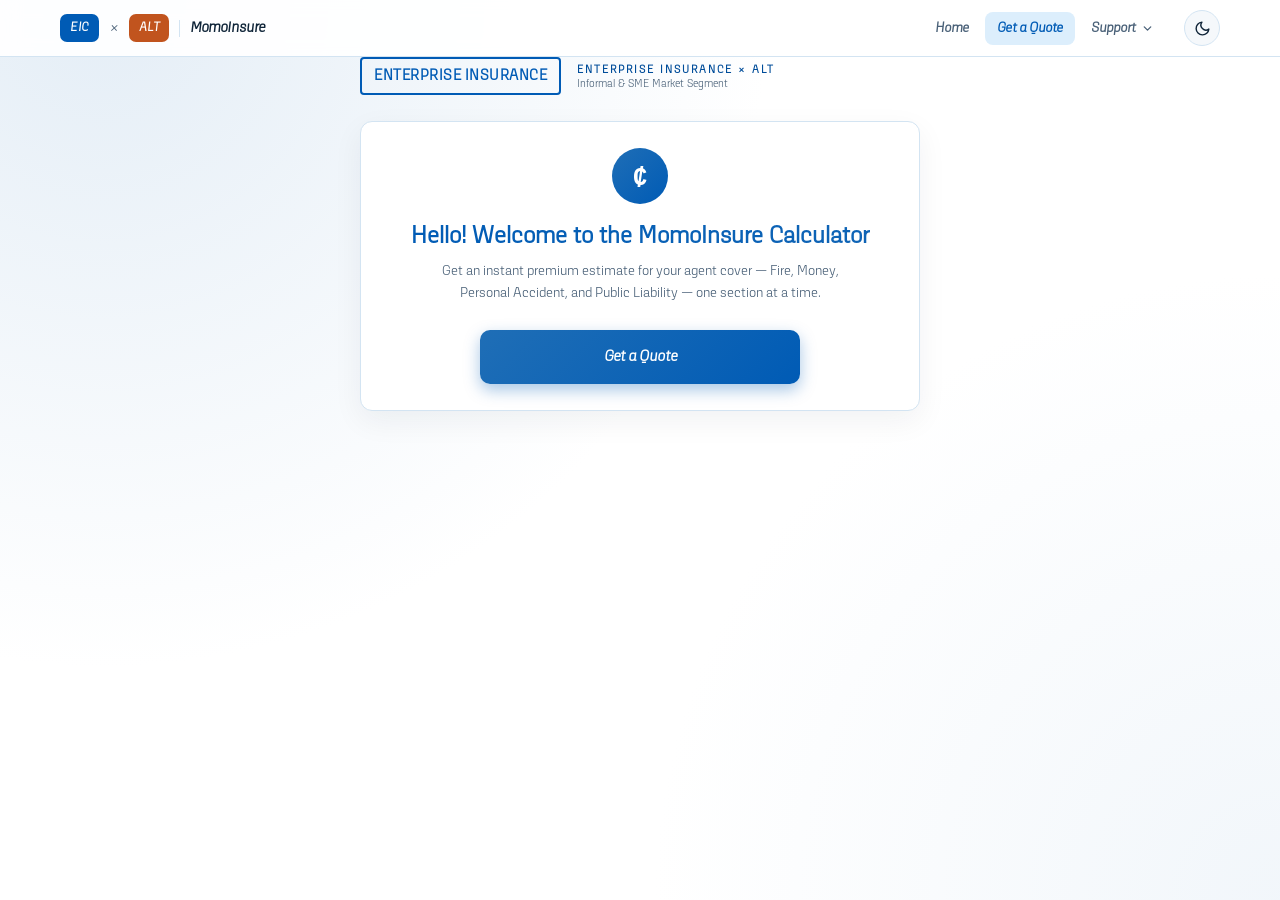
==== src/pages/momoinsure.html @ 42486bbb "MomoInsure EIC x ALT: landing page, co-branded nav, calculator" ====
<!DOCTYPE html>
<html lang="en">
<head>
<meta charset="UTF-8">
<title>MomoInsure — Premium Calculator | EIC × ALT</title>
<meta name="viewport" content="width=device-width, initial-scale=1, viewport-fit=cover">
<script>(function(){try{var t=localStorage.getItem('insme-theme');if(!t){t=window.matchMedia('(prefers-color-scheme: dark)').matches?'dark':'light';}document.documentElement.setAttribute('data-theme',t);}catch(e){document.documentElement.setAttribute('data-theme','light');}})();</script>
<link rel="stylesheet" href="../assets/css/shared.css">
<style>
:root{
  /* Local names kept for the rest of this file, aliased to the shared theme */
  --brand-1:var(--primary);
  --brand-2:var(--primary-dark);
  --paper:var(--surface-card);
  --bg:var(--surface);

  --tint-06: color-mix(in srgb, var(--brand-1) 6%, var(--surface));
  --tint-12: color-mix(in srgb, var(--brand-1) 12%, var(--surface));
  --tint-25: color-mix(in srgb, var(--brand-1) 25%, var(--surface));
  --tint-45: color-mix(in srgb, var(--brand-1) 45%, var(--surface));
  --mix-even: color-mix(in srgb, var(--brand-1) 50%, var(--brand-2));
  --shade-15: color-mix(in srgb, var(--brand-2) 85%, black);
  --shade-30: color-mix(in srgb, var(--brand-2) 70%, black);
  --alert: var(--danger);
  --alert-tint: var(--danger-tint);
  --grey-border:var(--line);
  --grey-text:var(--ink-soft);
}

:root{box-sizing:border-box;padding-top:env(safe-area-inset-top,0px);padding-bottom:env(safe-area-inset-bottom,0px);}
html{scroll-padding-top:env(safe-area-inset-top,0px);}
*{box-sizing:border-box;}
[hidden]{display:none !important;}
html,body{margin:0;padding:0;}
body{
  font-family:var(--font-body);
  background:
    radial-gradient(circle at 8% 0%, var(--tint-12), transparent 45%),
    radial-gradient(circle at 100% 100%, var(--tint-06), transparent 40%),
    var(--bg);
  color:var(--ink);
  min-height:100vh;
  padding:36px 18px 60px;
}
.wrap{max-width:560px;margin:0 auto;}
:focus-visible{outline:2px solid var(--brand-1);outline-offset:2px;}

/* header */
.masthead{display:flex;align-items:center;gap:16px;margin-bottom:8px;}
.masthead img{height:42px;width:auto;object-fit:contain;}
.masthead .fallback-logo{
  font-weight:800;font-size:15px;letter-spacing:0.5px;color:var(--brand-2);
  border:2px solid var(--brand-2);padding:8px 12px;border-radius:4px;display:none;
}
.masthead-text{flex:1;}
.masthead-text .tag{font-size:11px;letter-spacing:2px;text-transform:uppercase;color:var(--shade-15);font-weight:700;}
.masthead-text .member{font-size:11px;color:var(--grey-text);margin-top:1px;}

/* landing view */
#build-view{display:none;}
.landing-card{text-align:center;padding:52px 32px;margin-top:26px;}
.landing-icon{
  width:56px;height:56px;border-radius:50%;margin:0 auto 18px;
  background:linear-gradient(135deg, var(--brand-1), var(--brand-2));
  color:#fff;display:flex;align-items:center;justify-content:center;
  font-family:var(--font-mono);font-weight:700;font-size:24px;
}
.landing-card h1{
  font-size:24px;margin:0 0 10px;font-weight:800;
  background:linear-gradient(90deg, var(--brand-2), var(--mix-even));
  -webkit-background-clip:text;background-clip:text;color:transparent;
}
.landing-card p{margin:0 auto 26px;color:var(--grey-text);font-size:14px;line-height:1.55;max-width:400px;}
.landing-card .btn{width:100%;max-width:320px;}

/* wizard header: step chunks (Miller) + progress (goal gradient) */
.wizard-topbar{
  display:flex;justify-content:space-between;align-items:center;gap:10px;
  margin:26px 0 12px;font-size:13px;font-weight:600;color:var(--shade-15);
}
.wizard-topbar .covers-count-wrap{
  background:var(--tint-12);color:var(--brand-2);border-radius:20px;padding:6px 12px;
  font-size:12px;font-weight:700;white-space:nowrap;
}
.step-track{display:grid;grid-template-columns:repeat(4,1fr);gap:6px;margin-bottom:22px;}
.step-seg{height:6px;border-radius:6px;background:var(--grey-border);transition:background 200ms ease;}
.step-seg.done{background:var(--brand-1);}
.step-seg.current{background:var(--tint-45);}

/* card */
.card{
  background:var(--paper);border:1px solid var(--grey-border);
  border-radius:12px;padding:26px 24px;box-shadow:0 10px 30px rgba(14,31,46,0.06);
}

.step-title{font-size:20px;font-weight:700;margin:0 0 4px;color:var(--ink);}
.step-desc{font-size:13.5px;color:var(--grey-text);line-height:1.5;margin:0 0 20px;}

.field{margin-bottom:20px;}
.field:last-child{margin-bottom:0;}
.field-head{display:flex;justify-content:space-between;align-items:baseline;margin-bottom:8px;gap:10px;}
.field label,.field .field-label{font-size:14px;font-weight:600;color:var(--ink);}
.field .status{
  font-size:12px;font-weight:700;color:var(--brand-2);
  opacity:0;transition:opacity .15s ease;
}
.field.active .status{opacity:1;}
.field .row{
  display:flex;align-items:stretch;
  border:1.5px solid var(--grey-border);border-radius:10px;
  background:var(--surface-soft);
  transition:border-color .15s ease, background .15s ease, box-shadow .15s ease;
}
.field .row:focus-within{
  border-color:var(--brand-1);background:var(--surface-card);
  box-shadow:0 0 0 3px color-mix(in srgb, var(--brand-1) 18%, transparent);
}
.field.active .row{border-color:var(--tint-45);}
.field .prefix{
  display:flex;align-items:center;padding:0 12px;
  font-family:var(--font-mono);font-size:13px;color:var(--grey-text);
  border-right:1.5px solid var(--grey-border);
}
.field.active .prefix{color:var(--brand-2);}
.field input.sum-input{
  flex:1;min-width:0;min-height:52px;font-family:var(--font-mono);font-size:17px;
  border:none;background:transparent;padding:12px 14px;color:var(--ink);outline:none;
}
.field .hint{font-size:12px;color:var(--grey-text);margin-top:7px;line-height:1.5;}

/* premises type cards (Hick: three taps, no dropdown) */
.type-cards{display:flex;flex-direction:column;gap:10px;}
.type-card{
  appearance:none;text-align:left;cursor:pointer;
  display:flex;flex-direction:column;gap:3px;
  padding:13px 16px;min-height:56px;
  border:1.5px solid var(--grey-border);border-radius:10px;
  background:var(--surface-soft);color:var(--ink);font-family:var(--font-ui);
  transition:border-color .15s ease, background .15s ease;
}
.type-card:hover{border-color:var(--tint-45);}
.type-card .type-name{font-size:14.5px;font-weight:700;}
.type-card .type-desc{font-size:12.5px;line-height:1.45;color:var(--grey-text);}
.type-card[aria-checked="true"]{
  border-color:var(--brand-1);background:var(--tint-12);
}
.type-card[aria-checked="true"] .type-name{color:var(--brand-2);}

/* validation banner */
.banner{
  display:none;
  background:var(--alert-tint);border:1px solid var(--alert);color:var(--alert);
  font-size:13px;font-weight:600;border-radius:8px;padding:11px 14px;margin:14px 0 4px;
}
.banner.show{display:block;}

/* actions (Fitts: one big full-width primary, quiet Back) */
.actions{margin-top:24px;display:flex;flex-direction:column;align-items:center;gap:6px;}
.cta-hint{font-size:12.5px;color:var(--grey-text);margin:2px 0 4px;min-height:1.2em;text-align:center;}
.btn{
  font-family:var(--font-ui);font-weight:700;font-size:15px;
  border:none;border-radius:10px;padding:14px 26px;min-height:54px;cursor:pointer;
  transition:transform .15s ease, box-shadow .2s ease, filter .15s ease, opacity .15s ease;
}
.btn-block{width:100%;}
.btn-primary{
  color:#fff;
  background:linear-gradient(135deg, var(--brand-1), var(--brand-2));
  box-shadow:0 6px 16px color-mix(in srgb, var(--brand-2) 35%, transparent);
}
.btn-primary:hover:not(:disabled){
  transform:translateY(-2px);
  box-shadow:0 10px 22px color-mix(in srgb, var(--brand-2) 45%, transparent);
  filter:brightness(1.05);
}
.btn-primary:active:not(:disabled){transform:translateY(0);}
.btn-primary:disabled{opacity:.45;cursor:not-allowed;box-shadow:none;}

.btn-secondary{
  background:var(--surface-card);color:var(--brand-2);border:1.5px solid var(--tint-45);
}
.btn-secondary:hover{background:var(--tint-06);border-color:var(--brand-1);}

.btn-text{background:none;color:var(--grey-text);padding:10px 14px;min-height:44px;font-size:14px;}
.btn-text:hover{color:var(--brand-2);}

/* response view (Von Restorff: the premium is the one loud element) */
#response-view{display:none;}
.result-card{
  background:linear-gradient(135deg, var(--shade-15), var(--brand-2));
  border-radius:12px;padding:30px 24px 26px;color:#fff;text-align:center;
  box-shadow:0 14px 32px color-mix(in srgb, var(--brand-2) 40%, transparent);
  margin-top:26px;
}
.result-card .label{font-size:13px;opacity:0.85;font-weight:600;}
.result-card .amount{font-family:var(--font-mono);font-size:40px;font-weight:700;margin:10px 0 4px;}
.result-card .amount span{font-size:16px;opacity:0.85;margin-right:6px;}
.fy-note{font-size:12px;opacity:0.8;min-height:1.2em;}

.duration-block{margin-top:20px;padding-top:18px;border-top:1px solid rgba(255,255,255,0.2);}
.duration-block .dur-label{font-size:12.5px;opacity:0.85;margin-bottom:10px;font-weight:600;}
.dur-chips{display:flex;gap:8px;justify-content:center;flex-wrap:wrap;}
.dur-chip{
  appearance:none;min-width:48px;min-height:44px;padding:0 14px;border-radius:22px;
  border:1.5px solid rgba(255,255,255,0.35);background:transparent;color:#fff;
  font-family:var(--font-ui);font-size:14px;font-weight:700;cursor:pointer;
  transition:background .15s ease, color .15s ease, border-color .15s ease;
}
.dur-chip:hover{border-color:#fff;}
.dur-chip[aria-checked="true"]{background:#fff;color:var(--brand-2);border-color:#fff;}
#duration-select{
  margin-top:12px;font-family:var(--font-ui);font-size:14px;font-weight:600;color:var(--brand-2);
  background:#fff;border:none;border-radius:22px;padding:10px 16px;min-height:44px;cursor:pointer;outline:none;
}

.covers-card{margin-top:16px;padding:8px 22px;}
.covers-card h2{font-size:14px;font-weight:700;color:var(--grey-text);margin:14px 0 4px;}
.cover-row{
  display:flex;justify-content:space-between;align-items:flex-start;gap:14px;
  padding:14px 0;border-bottom:1px solid var(--grey-border);
}
.cover-row:last-child{border-bottom:none;}
.cover-row .name{font-weight:600;font-size:14.5px;}
.cover-row .si{font-size:12px;color:var(--grey-text);margin-top:3px;font-family:var(--font-mono);}
.cover-row .amt{font-family:var(--font-mono);font-weight:700;font-size:14.5px;text-align:right;white-space:nowrap;}

.response-actions{display:flex;flex-direction:column;align-items:center;gap:6px;margin-top:22px;}

/* modal */
.modal-overlay{
  display:none;position:fixed;inset:0;background:rgba(14,31,46,0.55);
  align-items:center;justify-content:center;z-index:50;padding:16px;
}
.modal-overlay.show{display:flex;}
.modal{
  background:var(--surface-card);border-radius:12px;padding:26px 24px;max-width:420px;width:100%;
  box-shadow:0 20px 50px rgba(0,0,0,0.3);
}
.modal h3{margin:0 0 4px;font-size:18px;color:var(--brand-2);}
.modal > p{margin:0 0 16px;font-size:13px;color:var(--grey-text);}
.mfield{margin-bottom:14px;}
.mfield label{display:block;font-size:13px;font-weight:600;margin-bottom:6px;}
.mfield input{
  width:100%;min-height:48px;font-family:var(--font-ui);font-size:15px;padding:10px 12px;
  border:1.5px solid var(--grey-border);border-radius:10px;outline:none;
  background:var(--surface-soft);color:var(--ink);
  transition:border-color .15s ease, background .15s ease;
}
.mfield input[type=tel]{font-family:var(--font-mono);}
.mfield input:focus{border-color:var(--brand-1);background:var(--surface-card);}
.mfield .hint{font-size:12px;color:var(--grey-text);margin-top:5px;}
.modal-actions{display:flex;gap:8px;margin-top:18px;}
.modal-actions .btn-text{flex:0 0 auto;}
.modal-actions .btn-primary{flex:1;}

.modal-actions.stack{flex-wrap:wrap;}
.modal-actions.stack .btn{flex:1 1 calc(50% - 4px);min-width:0;padding:14px 10px;}
.modal-actions.stack .btn-text{flex:1 1 100%;order:3;}
.btn-wa{color:#fff;background:var(--success);box-shadow:0 6px 16px color-mix(in srgb, var(--success) 35%, transparent);}
.btn-wa:hover{transform:translateY(-2px);filter:brightness(1.05);}
.btn-wa:active{transform:translateY(0);}

/* print-only quote sheet */
#print-area{display:none;}

@media (max-width:480px){
  body{padding:24px 14px 48px;}
  .card{padding:22px 18px;}
  .result-card .amount{font-size:34px;}
}
@media (prefers-reduced-motion:reduce){
  *{transition:none !important;}
}

@media print{
  body *{visibility:hidden;}
  #print-area, #print-area *{visibility:visible;}
  #print-area{display:block;position:absolute;top:0;left:0;width:100%;padding:20px;}
  .q-header{display:flex;justify-content:space-between;align-items:flex-start;gap:20px;padding-bottom:14px;margin-bottom:6px;}
  .q-header img{height:50px;}
  .q-logos{display:flex;align-items:center;gap:12px;}
  .q-x{font-size:20px;color:var(--grey-text);}
  .q-header-left .member{font-size:10px;color:var(--grey-text);margin-top:6px;}
  .q-header-left .reference{font-size:11.5px;font-style:italic;color:var(--ink);border-left:2px solid var(--brand-2);padding-left:8px;margin-top:6px;}
  .q-header-right{text-align:right;font-size:11.5px;line-height:1.55;}
  .q-header-right .org-name{font-weight:800;color:var(--brand-2);font-size:13px;margin-bottom:2px;}
  .q-header-right .addr-line{color:var(--ink);}
  .q-header-right .contact-line{margin-top:4px;}
  .q-header-right a{color:var(--brand-2);text-decoration:none;}
  .q-divider{border:none;border-top:1px solid var(--grey-border);margin-bottom:18px;}
  .q-title{font-size:20px;font-weight:800;color:var(--brand-2);margin:0 0 2px;}
  .q-meta{font-size:11.5px;color:var(--grey-text);margin-bottom:4px;}
  .q-duration{font-size:11.5px;color:var(--ink);font-weight:700;margin-bottom:18px;}
  .q-fy-row td{color:var(--grey-text);border-bottom:none;}
  .q-section-title{font-size:12px;text-transform:uppercase;letter-spacing:1px;color:var(--shade-15);font-weight:700;margin:18px 0 8px;border-bottom:1px solid var(--grey-border);padding-bottom:4px;}
  .q-insured-grid{display:grid;grid-template-columns:1fr 1fr;gap:8px 20px;font-size:12.5px;}
  .q-insured-grid div b{display:block;font-size:10px;text-transform:uppercase;color:var(--grey-text);font-weight:700;margin-bottom:2px;}
  table.q-table{width:100%;border-collapse:collapse;font-size:12px;margin-bottom:6px;}
  table.q-table th{background:var(--tint-12);text-align:left;padding:8px 10px;font-size:10.5px;text-transform:uppercase;letter-spacing:0.5px;color:var(--shade-15);}
  table.q-table td{padding:8px 10px;border-bottom:1px solid var(--grey-border);}
  table.q-table td.num, table.q-table th.num{text-align:right;font-family:var(--font-mono);}
  .q-total-row td{font-weight:800;border-top:2px solid var(--brand-2);border-bottom:none;font-size:13px;}
  .q-notes-grid{display:grid;grid-template-columns:1fr 1fr;gap:0 24px;}
  .q-notes-grid ul{margin:0;padding-left:16px;font-size:10.5px;line-height:1.6;color:var(--ink);}
  .q-notes-grid li{margin-bottom:3px;}
  .q-subjectivities{font-size:10.5px;color:var(--grey-text);line-height:1.6;margin-top:16px;border-top:1px solid var(--grey-border);padding-top:12px;}
  .q-footer{margin-top:24px;font-size:10px;color:var(--grey-text);text-align:center;}
}
</style>
</head>
<body>
<script src="../assets/js/site-nav.js"></script>
<div class="wrap">

  <div class="masthead">
    <img id="logo-img" src="https://encrypted-tbn0.gstatic.com/images?q=tbn:ANd9GcTBAjJdjguZ9CO_L8H5hriNyF1YX7TMAUjb_02SwyMCRg&s=10" alt="Enterprise Insurance">
    <div class="fallback-logo" id="logo-fallback">ENTERPRISE INSURANCE</div>
    <div class="masthead-text">
      <div class="tag">Enterprise Insurance × ALT</div>
      <div class="member">Informal &amp; SME Market Segment</div>
    </div>
  </div>

  <!-- LANDING VIEW -->
  <div id="landing-view" class="card landing-card">
    <div class="landing-icon">₵</div>
    <h1>Hello! Welcome to the MomoInsure Calculator</h1>
    <p>Get an instant premium estimate for your agent cover — Fire, Money, Personal Accident, and Public Liability — one section at a time.</p>
    <button class="btn btn-primary" id="get-quote-btn" type="button">Get a Quote</button>
  </div>

  <!-- BUILD VIEW (WIZARD) -->
  <div id="build-view">

    <div class="wizard-topbar">
      <div>Step <span id="step-current">1</span> of 4 · <span id="step-name">Fire &amp; Burglary</span></div>
      <div class="covers-count-wrap"><span id="covers-count">0</span> added</div>
    </div>
    <div class="step-track" id="step-track" aria-hidden="true">
      <div class="step-seg"></div><div class="step-seg"></div><div class="step-seg"></div><div class="step-seg"></div>
    </div>

    <div class="card">

      <div class="step" data-step="1">
        <h2 class="step-title">Fire &amp; Burglary</h2>
        <p class="step-desc">Fire &amp; Burglary is always included. Enter a sum insured, or leave it blank to use the default.</p>
        <div class="field" data-id="fire">
          <div class="field-head"><label for="in-fire">Sum insured</label><span class="status">Added ✓</span></div>
          <div class="row">
            <span class="prefix">GHS</span>
            <input type="text" inputmode="decimal" autocomplete="off" id="in-fire" data-id="fire" class="sum-input" placeholder="0.00">
          </div>
          <div class="hint">If left blank, a default sum insured of GHS 1,000 is added.</div>
        </div>
      </div>

      <div class="step" data-step="2" style="display:none;">
        <h2 class="step-title">Money Insurance</h2>
        <p class="step-desc">Required. Choose the premises type, then enter Hold Up, Cash in Transit, or both.</p>

        <div class="field" data-id="premtype">
          <div class="field-head"><span class="field-label" id="premtype-label">Premises type</span><span class="status">Chosen ✓</span></div>
          <input type="hidden" id="premises-type" value="">
          <div class="type-cards" id="type-cards" role="radiogroup" aria-labelledby="premtype-label">
            <button type="button" class="type-card" role="radio" aria-checked="false" data-type="A">
              <span class="type-name">Type A</span>
              <span class="type-desc">Sandcrete/cement block construction, locked, with CCTV and an on-site safe</span>
            </button>
            <button type="button" class="type-card" role="radio" aria-checked="false" data-type="B">
              <span class="type-name">Type B</span>
              <span class="type-desc">Container, wood, or metal construction, with no safe and no CCTV</span>
            </button>
            <button type="button" class="type-card" role="radio" aria-checked="false" data-type="C">
              <span class="type-name">Type C</span>
              <span class="type-desc">Fully open-air operation (e.g. under a tent) with no fixed structure; cash kept in a bag on the operator</span>
            </button>
          </div>
        </div>

        <div class="field" data-id="holdup">
          <div class="field-head"><label for="in-holdup">Hold Up — sum insured</label><span class="status">Added ✓</span></div>
          <div class="row">
            <span class="prefix">GHS</span>
            <input type="text" inputmode="decimal" autocomplete="off" id="in-holdup" data-id="holdup" class="sum-input" placeholder="0.00">
          </div>
        </div>
        <div class="field" data-id="transit">
          <div class="field-head"><label for="in-transit">Cash in Transit — sum insured</label><span class="status">Added ✓</span></div>
          <div class="row">
            <span class="prefix">GHS</span>
            <input type="text" inputmode="decimal" autocomplete="off" id="in-transit" data-id="transit" class="sum-input" placeholder="0.00">
          </div>
        </div>
      </div>

      <div class="step" data-step="3" style="display:none;">
        <h2 class="step-title">Personal Accident</h2>
        <p class="step-desc">Add a sum insured to include this cover, or skip it.</p>
        <div class="field" data-id="pa">
          <div class="field-head"><label for="in-pa">Sum insured</label><span class="status">Added ✓</span></div>
          <div class="row">
            <span class="prefix">GHS</span>
            <input type="text" inputmode="decimal" autocomplete="off" id="in-pa" data-id="pa" class="sum-input" placeholder="0.00">
          </div>
        </div>
      </div>

      <div class="step" data-step="4" style="display:none;">
        <h2 class="step-title">Public Liability</h2>
        <p class="step-desc">Last step. Add a sum insured to include this cover, or leave it blank.</p>
        <div class="field" data-id="liability">
          <div class="field-head"><label for="in-liability">Sum insured</label><span class="status">Added ✓</span></div>
          <div class="row">
            <span class="prefix">GHS</span>
            <input type="text" inputmode="decimal" autocomplete="off" id="in-liability" data-id="liability" class="sum-input" placeholder="0.00">
          </div>
        </div>
      </div>

      <div id="banner" class="banner" role="alert"></div>

      <div class="actions">
        <button class="btn btn-primary btn-block" id="next-btn" type="button">Next</button>
        <button class="btn btn-primary btn-block" id="generate-btn" type="button" style="display:none;">Generate premium</button>
        <p class="cta-hint" id="cta-hint" aria-live="polite"></p>
        <button class="btn btn-text" id="prev-btn" type="button" style="display:none;">&larr; Back</button>
      </div>
    </div>
  </div>

  <!-- RESPONSE VIEW -->
  <div id="response-view">
    <div class="result-card">
      <div class="label">Premium payable</div>
      <div class="amount"><span>GHS</span><span id="total-amt">0.00</span></div>
      <div class="fy-note" id="fy-note"></div>

      <div class="duration-block">
        <div class="dur-label" id="dur-label">Cover duration (months)</div>
        <div class="dur-chips" id="dur-chips" role="radiogroup" aria-labelledby="dur-label">
          <button type="button" class="dur-chip" role="radio" aria-checked="false" data-months="1">1</button>
          <button type="button" class="dur-chip" role="radio" aria-checked="false" data-months="3">3</button>
          <button type="button" class="dur-chip" role="radio" aria-checked="false" data-months="6">6</button>
          <button type="button" class="dur-chip" role="radio" aria-checked="false" data-months="9">9</button>
          <button type="button" class="dur-chip" role="radio" aria-checked="true" data-months="12">12</button>
          <button type="button" class="dur-chip" role="radio" aria-checked="false" id="dur-other">Other</button>
        </div>
        <select id="duration-select" aria-label="Cover duration in months" hidden>
          <option value="12">12 Months (1 Year)</option>
          <option value="11">11 Months</option>
          <option value="10">10 Months</option>
          <option value="9">9 Months</option>
          <option value="8">8 Months</option>
          <option value="7">7 Months</option>
          <option value="6">6 Months</option>
          <option value="5">5 Months</option>
          <option value="4">4 Months</option>
          <option value="3">3 Months</option>
          <option value="2">2 Months</option>
          <option value="1">1 Month</option>
        </select>
      </div>
    </div>

    <div class="card covers-card">
      <h2>Covers included</h2>
      <div id="covers-list"></div>
    </div>

    <div class="response-actions">
      <button class="btn btn-primary btn-block" id="print-btn" type="button">Print/Share Quote</button>
      <button class="btn btn-text" id="back-btn" type="button">&larr; Back to calculator</button>
    </div>
  </div>

</div>

<!-- DETAILS MODAL -->
<div class="modal-overlay" id="modal-overlay">
  <div class="modal" role="dialog" aria-modal="true" aria-labelledby="modal-title">
    <h3 id="modal-title">A few details for the quote</h3>
    <p>These appear on the printed or shared MomoInsure quotation.</p>
    <div class="mfield"><label for="f-name">Insured name</label><input type="text" id="f-name" placeholder="e.g. Ama Owusu"></div>
    <div class="mfield"><label for="f-contact">Contact</label><input type="tel" inputmode="numeric" id="f-contact" placeholder="e.g. 0551234567" maxlength="10"><div class="hint">10-digit Ghanaian number, starting with 0</div></div>
    <div class="mfield"><label for="f-location">Shop location</label><input type="text" id="f-location" placeholder="e.g. Madina Market, Accra"></div>
    <div class="mfield"><label for="f-code">Agent's code</label><input type="text" id="f-code" placeholder="e.g. IM000079 or MMG00002"></div>
    <div id="modal-banner" class="banner" role="alert"></div>
    <div class="modal-actions stack">
      <button class="btn btn-primary" id="modal-pdf" type="button">Print to PDF</button>
      <button class="btn btn-wa" id="modal-share" type="button">Share on WhatsApp</button>
      <button class="btn btn-text" id="modal-cancel" type="button">Cancel</button>
    </div>
  </div>
</div>

<!-- SHARE: CONFIRM INSURED NUMBER -->
<div class="modal-overlay" id="confirm-overlay">
  <div class="modal" role="dialog" aria-modal="true" aria-labelledby="confirm-title" style="text-align:center;">
    <h3 id="confirm-title">Share to Insured number?</h3>
    <p id="confirm-number" style="font-family:var(--font-mono);font-size:16px;color:var(--ink);margin:6px 0 0;"></p>
    <div class="modal-actions stack">
      <button class="btn btn-secondary" id="confirm-no" type="button">No</button>
      <button class="btn btn-wa" id="confirm-yes" type="button">Yes</button>
      <button class="btn btn-text" id="confirm-back" type="button">Back</button>
    </div>
  </div>
</div>

<!-- SHARE: ANOTHER NUMBER -->
<div class="modal-overlay" id="other-overlay">
  <div class="modal" role="dialog" aria-modal="true" aria-labelledby="other-title">
    <h3 id="other-title">Share to another number</h3>
    <div class="mfield" style="margin-top:14px;"><label for="f-other">Phone number</label><input type="tel" inputmode="numeric" id="f-other" placeholder="e.g. 0551234567" maxlength="10"><div class="hint">10-digit Ghanaian number, starting with 0</div></div>
    <div id="other-banner" class="banner" role="alert"></div>
    <div class="modal-actions stack">
      <button class="btn btn-wa" id="other-go" type="button">Share on WhatsApp</button>
      <button class="btn btn-text" id="other-back" type="button">Back</button>
    </div>
  </div>
</div>

<!-- PRINT-ONLY QUOTE -->
<div id="print-area">
  <div class="q-header">
    <div class="q-header-left">
      <div class="q-logos">
        <img src="https://scinsurance.my.enterprisegroup.net.gh/assets/Uploads/enterprise-insurance.png" alt="Enterprise Insurance" onerror="this.style.display='none'">
        <span class="q-x">×</span>
        <img src="https://altsolutionsmicrocredit.com/_next/image?url=%2FImages%2FALT-MC-LOGO.png&w=256&q=75" alt="ALT Solutions Microcredit" onerror="this.style.display='none';this.previousElementSibling.style.display='none'">
      </div>
      <div class="member">A Member of the Enterprise Group</div>
      <div class="reference" id="q-reference">Reference: —</div>
    </div>
    <div class="q-header-right">
      <div class="org-name">EIC Informal &amp; SME Market Segment</div>
      <div class="addr-line">No. 47 Patrice Lumumba Street,</div>
      <div class="addr-line">Airport Residential Area, Accra</div>
      <div class="contact-line"><a href="tel:+233247984909">+233 24 798 4909</a></div>
      <div class="contact-line"><a href="mailto:eicinformalmarket@gmail.com">eicinformalmarket@gmail.com</a></div>
    </div>
  </div>
  <hr class="q-divider">

  <div class="q-title">MomoInsure — Premium Quotation</div>
  <div class="q-meta" id="q-meta"></div>
  <div class="q-duration" id="q-duration"></div>

  <div class="q-section-title">Insured Details</div>
  <div class="q-insured-grid">
    <div><b>Insured Name</b><span id="q-name"></span></div>
    <div><b>Contact</b><span id="q-contact"></span></div>
    <div><b>Shop Location</b><span id="q-location"></span></div>
    <div><b>Agent's Code</b><span id="q-code"></span></div>
  </div>

  <div class="q-premtype-row" id="q-premtype-row" style="display:none;margin-top:10px;font-size:12.5px;">
    <b style="display:block;font-size:10px;text-transform:uppercase;color:var(--grey-text);font-weight:700;margin-bottom:2px;">Premises Type</b>
    <span id="q-premtype-value"></span>
  </div>

  <div class="q-section-title">Cover Summary</div>
  <table class="q-table">
    <thead><tr><th>Section</th><th class="num">Sum Insured (GHS)</th><th class="num">Premium (GHS)</th></tr></thead>
    <tbody id="q-lines"></tbody>
    <tfoot>
      <tr class="q-fy-row"><td>Full Year Premium (12 months)</td><td></td><td class="num" id="q-fy-total"></td></tr>
      <tr class="q-total-row"><td>Total Payable — <span id="q-total-label"></span></td><td></td><td class="num" id="q-total"></td></tr>
    </tfoot>
  </table>

  <div class="q-section-title">Key Exclusions &amp; General Conditions</div>
  <div class="q-notes-grid">
    <ul>
      <li>Cash shortage due to error or omission</li>
      <li>Loss from employee fraud or dishonesty</li>
      <li>Loss/damage from riot, war, or terrorism</li>
      <li>Cash not kept in a safe or strong room</li>
      <li>Cash held at home/office 48hrs+ after withdrawal</li>
      <li>Theft from an unsecured vehicle</li>
    </ul>
    <ul>
      <li>Ghana Card required at onboarding</li>
      <li>Maximum one claim per person per annum under Money Insurance</li>
      <li>Agent must operate from a secured, structured premises</li>
      <li>Claims require a police report where applicable</li>
    </ul>
  </div>

  <div class="q-subjectivities">
    <b>Subjectivities.</b> This quotation is valid for 30 days from the date of issue. Coverage will commence upon receipt of full premium payment. Final premium may vary based on additional coverage selection. This quote is subject to our standard policy wording.
  </div>

  <div class="q-footer">Generated by MomoInsure &middot; EIC × ALT &middot; This is a quotation, not a policy document.</div>
</div>

<script>
const SECTIONS = [
  { id:'fire',      label:'Section 1 — Fire & Burglary',        rate:0.0015 },
  { id:'holdup',    label:'Section 2 — Money Insurance: Hold Up',    group:'money' },
  { id:'transit',   label:'Section 2 — Money Insurance: Cash in Transit', group:'money' },
  { id:'pa',        label:'Section 3 — Personal Accident Cover',     rate:0.0025 },
  { id:'liability', label:'Section 4 — Public Liability',            rate:0.005 },
];

const STEP_NAMES = { 1:'Fire & Burglary', 2:'Money Insurance', 3:'Personal Accident', 4:'Public Liability' };

// Premises Type rates (Money Insurance only) — internal, never shown in the UI
const TYPE_RATES = { A:0.005, B:0.0075, C:0.01 };
const TYPE_DESCRIPTIONS = {
  A:'Sandcrete/cement block construction, locked, with CCTV and an on-site safe.',
  B:'Container, wood, or metal construction, with no safe and no CCTV.',
  C:'Fully open-air operation (e.g. under a tent) with no fixed structure; cash kept in a bag on the operator.'
};

// Fire & Burglary: minimum annual premium and default sum insured (used when the field is left blank)
const FIRE_MIN_PREMIUM = 50;
const FIRE_DEFAULT_SUM = 1000;

let lastResult = null; // { lines:[{label,sum,premium}], total, premisesType }

const $ = id => document.getElementById(id);
const fmt = n => n.toLocaleString('en-GH', {minimumFractionDigits:2, maximumFractionDigits:2});
const parseNum = v => parseFloat(String(v).replace(/,/g,'')) || 0;
const sumOf = id => parseNum(document.querySelector(`.sum-input[data-id="${id}"]`).value);

// ---- comma-formatted number inputs ----
function attachCommaFormat(input, maxDecimals){
  input.addEventListener('input', () => {
    const old = input.value;
    const caret = input.selectionStart === null ? old.length : input.selectionStart;

    // Digits/dots to the right of the caret stay constant while commas change.
    let after = 0;
    for (let i = caret; i < old.length; i++) if (/[\d.]/.test(old[i])) after++;

    let raw = old.replace(/[^\d.]/g, '');
    const dot = raw.indexOf('.');
    if (dot !== -1) raw = raw.slice(0, dot + 1) + raw.slice(dot + 1).replace(/\./g, '');

    let intPart = dot === -1 ? raw : raw.slice(0, dot);
    let decPart = dot === -1 ? null : raw.slice(dot + 1, dot + 1 + maxDecimals);

    intPart = intPart.replace(/^0+(?=\d)/, '');
    if (intPart === '' && decPart !== null) intPart = '0';

    const out = intPart.replace(/\B(?=(\d{3})+(?!\d))/g, ',') + (decPart !== null ? '.' + decPart : '');
    input.value = out;

    let pos = out.length, seen = 0;
    while (pos > 0 && seen < after) {
      pos--;
      if (/[\d.]/.test(out[pos])) seen++;
    }
    if (document.activeElement === input) input.setSelectionRange(pos, pos);
  });
}

// logo fallback
$('logo-img').addEventListener('error', function(){
  this.style.display='none';
  $('logo-fallback').style.display='inline-block';
});

// ---- view routing ----
const VIEW_IDS = ['landing-view','build-view','response-view'];
function showView(id){
  VIEW_IDS.forEach(v => {
    $(v).style.display = (v === id) ? 'block' : 'none';
  });
  window.scrollTo({top:0, behavior:'smooth'});
}

// ---- wizard state ----
const TOTAL_STEPS = 4;
let currentStep = 1;

function coverCount(){
  return SECTIONS.filter(s => s.id === 'fire' || sumOf(s.id) > 0).length;
}

function moneyReady(){
  return (sumOf('holdup') > 0 || sumOf('transit') > 0) && !!$('premises-type').value;
}

function quoteReady(){
  return coverCount() >= 2 && moneyReady();
}

function stepHasValue(n){
  if(n === 1) return sumOf('fire') > 0;
  if(n === 3) return sumOf('pa') > 0;
  if(n === 4) return sumOf('liability') > 0;
  return moneyReady();
}

function updateNav(){
  const next = $('next-btn');
  const gen = $('generate-btn');
  const hint = $('cta-hint');
  const n = currentStep;

  if(n === 2){
    const hasSum = sumOf('holdup') > 0 || sumOf('transit') > 0;
    const hasType = !!$('premises-type').value;
    next.disabled = !(hasSum && hasType);
    next.textContent = 'Next';
    hint.textContent = !hasType ? 'Choose a premises type to continue.'
      : !hasSum ? 'Enter a Hold Up or Cash in Transit sum insured.'
      : 'Money Insurance is set.';
  } else if(n === 4){
    gen.disabled = !quoteReady();
    const count = coverCount();
    hint.textContent = quoteReady() ? `Ready: ${count} covers included.`
      : 'A quote needs Money Insurance. Go back to step 2 to add it.';
  } else {
    next.disabled = false;
    next.textContent = stepHasValue(n) ? 'Next' : (n === 1 ? 'Use default' : 'Skip this cover');
    hint.textContent = stepHasValue(n) ? 'Cover added.' : (n === 1 ? 'Fire & Burglary is always included. Leave blank for the default.' : 'Optional. You can add it later.');
  }

  // field state + counter
  document.querySelectorAll('.sum-input').forEach(inp => {
    const field = inp.closest('.field');
    field.classList.toggle('active', parseNum(inp.value) > 0);
  });
  $('type-cards').closest('.field').classList.toggle('active', !!$('premises-type').value);
  const count = coverCount();
  $('covers-count').textContent = count + (count === 1 ? ' cover' : ' covers');
}

function showStep(n){
  document.querySelectorAll('.step').forEach(el => {
    el.style.display = (parseInt(el.dataset.step, 10) === n) ? 'block' : 'none';
  });
  $('step-current').textContent = n;
  $('step-name').textContent = STEP_NAMES[n];
  document.querySelectorAll('.step-seg').forEach((seg, i) => {
    seg.classList.toggle('done', i + 1 < n);
    seg.classList.toggle('current', i + 1 === n);
  });
  $('prev-btn').style.display = n === 1 ? 'none' : 'inline-block';
  $('next-btn').style.display = n === TOTAL_STEPS ? 'none' : 'block';
  $('generate-btn').style.display = n === TOTAL_STEPS ? 'block' : 'none';
  hideBanner();
  updateNav();
}

$('get-quote-btn').addEventListener('click', ()=>{
  currentStep = 1;
  showView('build-view');
  showStep(1);
});

function goNext(){
  if(currentStep === 2){
    if(sumOf('holdup') <= 0 && sumOf('transit') <= 0){
      showBanner('Enter a sum insured for Hold Up or Cash in Transit to continue.');
      return;
    }
    if(!$('premises-type').value){
      showBanner('Select a Premises Type to continue.');
      return;
    }
  }
  currentStep = Math.min(currentStep + 1, TOTAL_STEPS);
  showStep(currentStep);
}

$('next-btn').addEventListener('click', goNext);

$('prev-btn').addEventListener('click', ()=>{
  currentStep = Math.max(currentStep - 1, 1);
  showStep(currentStep);
});

// premises type cards
$('type-cards').addEventListener('click', (e)=>{
  const card = e.target.closest('.type-card');
  if(!card) return;
  $('premises-type').value = card.dataset.type;
  document.querySelectorAll('#type-cards .type-card').forEach(c => c.setAttribute('aria-checked', String(c === card)));
  hideBanner();
  updateNav();
});

// number inputs: commas, live state, Enter to continue
document.querySelectorAll('.sum-input').forEach(input=>{
  attachCommaFormat(input, 2);
  input.addEventListener('input', ()=>{ hideBanner(); updateNav(); });
  input.addEventListener('keydown', (e)=>{
    if(e.key !== 'Enter') return;
    e.preventDefault();
    if(currentStep === TOTAL_STEPS){
      if(!$('generate-btn').disabled) $('generate-btn').click();
    } else if(!$('next-btn').disabled){
      goNext();
    }
  });
});

function getSelections(){
  const premType = $('premises-type').value;
  return SECTIONS
    .map(s => {
      const rate = s.group === 'money' ? (TYPE_RATES[premType] || 0) : s.rate;
      const entered = sumOf(s.id);
      const isFire = s.id === 'fire';
      const isDefault = isFire && entered <= 0;
      const sum = isDefault ? FIRE_DEFAULT_SUM : entered;
      const raw = sum * rate;
      const minApplied = isFire && raw < FIRE_MIN_PREMIUM;
      const premium = minApplied ? FIRE_MIN_PREMIUM : raw;
      return { ...s, rate, sum, premium, isDefault, minApplied };
    })
    .filter(s => s.sum > 0);
}

function showBanner(msg){
  const b = $('banner');
  b.textContent = msg;
  b.classList.add('show');
}
function hideBanner(){
  $('banner').classList.remove('show');
}

function computeChargedPremium(fy, months){
  if(months >= 12) return fy;
  const proRata = (months / 12) * fy;
  const loading = 0.20 * fy;
  return Math.min(proRata + loading, fy);
}

// ---- duration: quick chips, full list under "Other" ----
const QUICK_MONTHS = ['1','3','6','9','12'];
let otherOpen = false;

function syncDurationUI(){
  const v = $('duration-select').value;
  const isQuick = QUICK_MONTHS.includes(v);
  const showOther = otherOpen || !isQuick;
  document.querySelectorAll('#dur-chips .dur-chip[data-months]').forEach(c => {
    c.setAttribute('aria-checked', String(!showOther && c.dataset.months === v));
  });
  $('dur-other').setAttribute('aria-checked', String(showOther));
  $('duration-select').hidden = !showOther;
}

function renderPremiumForDuration(){
  const months = parseInt($('duration-select').value, 10);
  const charged = computeChargedPremium(lastResult.total, months);
  $('total-amt').textContent = fmt(charged);
  $('fy-note').textContent = months < 12
    ? `Full Year Premium: GHS ${fmt(lastResult.total)}`
    : '';
  syncDurationUI();
}

$('dur-chips').addEventListener('click', (e)=>{
  const chip = e.target.closest('.dur-chip');
  if(!chip) return;
  if(chip.id === 'dur-other'){
    otherOpen = true;
    syncDurationUI();
    $('duration-select').focus();
    return;
  }
  otherOpen = false;
  $('duration-select').value = chip.dataset.months;
  renderPremiumForDuration();
});

$('duration-select').addEventListener('change', renderPremiumForDuration);

$('generate-btn').addEventListener('click', ()=>{
  const selected = getSelections();
  const hasMoney = selected.some(s => s.id === 'holdup' || s.id === 'transit');
  const premType = $('premises-type').value;

  if(selected.length < 2){
    showBanner('Select at least two covers before generating a quote.');
    return;
  }
  if(!hasMoney){
    showBanner('One of your covers must be Money Insurance — Hold Up or Cash in Transit.');
    return;
  }
  if(!premType){
    showBanner('Select a Premises Type to continue.');
    return;
  }
  hideBanner();

  const lines = selected.map(s => ({ label:s.label, sum:s.sum, premium:s.premium, isDefault:s.isDefault, minApplied:s.minApplied }));
  const total = lines.reduce((sum, l) => sum + l.premium, 0);
  lastResult = { lines, total, premisesType: premType };

  $('duration-select').value = '12';
  otherOpen = false;
  renderPremiumForDuration();

  $('covers-list').innerHTML = lines.map(l => `
    <div class="cover-row">
      <div>
        <div class="name">${l.label.replace(/^Section \d — /,'')}</div>
        <div class="si">Sum insured: GHS ${fmt(l.sum)}${l.isDefault ? ' (default)' : ''}</div>${(l.minApplied && !l.isDefault) ? '<div class="si">Minimum premium applies</div>' : ''}
      </div>
      <div class="amt">GHS ${fmt(l.premium)}</div>
    </div>
  `).join('');

  showView('response-view');
});

$('back-btn').addEventListener('click', ()=>{
  showView('build-view');
  showStep(currentStep);
});

$('f-contact').addEventListener('input', (e)=>{
  e.target.value = e.target.value.replace(/\D/g, '').slice(0, 10);
});

// print modal
const overlay = $('modal-overlay');
$('print-btn').addEventListener('click', ()=>{
  overlay.classList.add('show');
  $('f-name').focus();
});
$('modal-cancel').addEventListener('click', ()=>{
  overlay.classList.remove('show');
});
overlay.addEventListener('click', (e)=>{
  if(e.target === overlay) overlay.classList.remove('show');
});

function formatGhanaNumber(digits){
  // digits: 10-digit string starting with 0, e.g. 0551234567
  const rest = digits.slice(1); // 9 digits
  return `(+233) ${rest.slice(0,2)}-${rest.slice(2,5)}-${rest.slice(5,9)}`;
}

function processDetails(mode){
  const name = $('f-name').value.trim();
  const contactRaw = $('f-contact').value.trim();
  const location = $('f-location').value.trim();
  const code = $('f-code').value.trim();
  const mb = $('modal-banner');

  if(!name || !contactRaw || !location || !code){
    mb.textContent = 'Please fill in all four details.';
    mb.classList.add('show');
    return;
  }
  if(!/^0\d{9}$/.test(contactRaw)){
    mb.textContent = 'Contact must be a 10-digit Ghanaian number starting with 0, e.g. 0551234567.';
    mb.classList.add('show');
    return;
  }
  mb.classList.remove('show');

  const contact = formatGhanaNumber(contactRaw);

  $('q-name').textContent = name;
  $('q-contact').textContent = contact;
  $('q-location').textContent = location;
  $('q-code').textContent = code;

  const today = new Date();
  const issued = today.toLocaleDateString('en-GB', {day:'2-digit', month:'long', year:'numeric'});
  const quoteNo = 'MI-' + today.getFullYear() + String(today.getMonth()+1).padStart(2,'0') + String(today.getDate()).padStart(2,'0') + '-' + Math.floor(1000+Math.random()*9000);
  $('q-meta').textContent = `Date Issued: ${issued}`;
  $('q-reference').textContent = `Reference: ${quoteNo}`;

  const months = parseInt($('duration-select').value, 10);
  const charged = computeChargedPremium(lastResult.total, months);
  const durationLabel = months === 12 ? '12 Months (1 Year)' : (months === 1 ? '1 Month' : `${months} Months`);
  $('q-duration').textContent = `Cover Duration: ${durationLabel}`;
  $('q-total-label').textContent = durationLabel;
  $('q-total').textContent = fmt(charged);

  const fyRow = document.querySelector('.q-fy-row');
  if(months < 12){
    fyRow.style.display = '';
    $('q-fy-total').textContent = fmt(lastResult.total);
  } else {
    fyRow.style.display = 'none';
  }

  $('q-lines').innerHTML = lastResult.lines.map(l => `
    <tr><td>${l.label}${l.isDefault ? '<br><small>Default sum insured</small>' : (l.minApplied ? '<br><small>Minimum premium applies</small>' : '')}</td><td class="num">${fmt(l.sum)}</td><td class="num">${fmt(l.premium)}</td></tr>
  `).join('');

  const premTypeRow = $('q-premtype-row');
  if(lastResult.premisesType){
    premTypeRow.style.display = '';
    $('q-premtype-value').textContent =
      `${lastResult.premisesType} — ${TYPE_DESCRIPTIONS[lastResult.premisesType]}`;
  } else {
    premTypeRow.style.display = 'none';
  }

  overlay.classList.remove('show');
  if(mode === 'print'){ window.print(); return; }
  shareState = { name, location, code, months, charged };
  shareState.contactRaw = contactRaw;
  $('confirm-number').textContent = contactRaw;
  $('confirm-overlay').classList.add('show');
}
$('modal-pdf').addEventListener('click', ()=>processDetails('print'));
$('modal-share').addEventListener('click', ()=>processDetails('share'));

// ---- WhatsApp share ----
let shareState = null;
const confirmOv = $('confirm-overlay');
const otherOv = $('other-overlay');

function shortName(label){
  const t = label.replace(/^Section \d — /,'');
  if(t.indexOf('Money Insurance: ') === 0) return t.replace('Money Insurance: ','') + ' (Type ' + lastResult.premisesType + ')';
  return t.replace(' Cover','');
}

function buildShareMessage(){
  const s = shareState;
  const rows = lastResult.lines.map(l => `${shortName(l.label)}: ${l.sum.toLocaleString('en-GH')} → ${fmt(l.premium)}`);
  return [
    '*MomoInsure quote*',
    `${s.name}, ${s.location}`,
    `Agent: ${s.code}`,
    '',
    'Sum insured → premium (GHS)',
    ...rows,
    '',
    `*Total: GHS ${fmt(s.charged)}* (${s.months} month${s.months === 1 ? '' : 's'})`
  ].join('\n');
}

function sendWhatsApp(localNumber){
  const intl = '233' + localNumber.slice(1);
  const url = 'https://wa.me/' + intl + '?text=' + encodeURIComponent(buildShareMessage());
  confirmOv.classList.remove('show');
  otherOv.classList.remove('show');
  window.open(url, '_blank', 'noopener');
}

$('confirm-yes').addEventListener('click', ()=> sendWhatsApp(shareState.contactRaw));
$('confirm-no').addEventListener('click', ()=>{
  confirmOv.classList.remove('show');
  $('other-banner').classList.remove('show');
  otherOv.classList.add('show');
  $('f-other').focus();
});
$('confirm-back').addEventListener('click', ()=>{
  confirmOv.classList.remove('show');
  overlay.classList.add('show');
});
$('other-back').addEventListener('click', ()=>{
  otherOv.classList.remove('show');
  confirmOv.classList.add('show');
});
$('f-other').addEventListener('input', (e)=>{
  e.target.value = e.target.value.replace(/\D/g, '').slice(0, 10);
  $('other-banner').classList.remove('show');
});
$('other-go').addEventListener('click', ()=>{
  const n = $('f-other').value.trim();
  if(!/^0\d{9}$/.test(n)){
    const b = $('other-banner');
    b.textContent = 'Enter a 10-digit number starting with 0, e.g. 0551234567.';
    b.classList.add('show');
    return;
  }
  sendWhatsApp(n);
});
[confirmOv, otherOv].forEach(o => o.addEventListener('click', (e)=>{ if(e.target === o) o.classList.remove('show'); }));
</script>
</body>
</html>
---- src/assets/css/shared.css ----
/*
  ===========================================================================
  InSME Calculators — Shared Design System
  ===========================================================================
  Loaded by every page in src/pages/, BEFORE each page's own <style> block.
  This is the single source of truth for:
    - Color tokens (light + dark themes, toggled via [data-theme] on <html>)
    - Typography tokens (Kawak Regular for headings, Kawak Light for body,
      Kawak Light Italic for UI, Plex Mono
      for figures)
    - The shared top navigation bar + dark-mode toggle button

  Individual pages should NOT redefine these token names with their own
  hex values. Instead, each page's local :root block re-points its own
  legacy variable names (e.g. --brand-1, --ember, --navy) at these shared
  tokens with var(--token), so every calculator inherits one palette and
  reacts to the light/dark toggle automatically.
*/

@import url('https://fonts.googleapis.com/css2?family=Inter:wght@400;500;600;700;800&family=IBM+Plex+Mono:wght@400;500;600;700&display=swap');

@font-face{
  font-family:'Kawak';
  src:url('../fonts/Kawak-Regular.otf') format('opentype');
  font-weight:400;
  font-style:normal;
  font-display:swap;
}

@font-face{
  font-family:'Kawak Light';
  src:url('../fonts/Kawak-Light.otf') format('opentype');
  font-weight:400;
  font-style:normal;
  font-display:swap;
}

@font-face{
  font-family:'Kawak Light Italic';
  src:url('../fonts/Kawak-LightItalic.otf') format('opentype');
  font-weight:400;
  font-style:normal;
  font-display:swap;
}

:root{
  /* Brand */
  --primary:#1f6eb6;
  --primary-dark:#005BB5;
  --primary-soft: color-mix(in srgb, var(--primary) 12%, white);

  /* Accent (secondary highlight color, used sparingly) */
  --accent:#C1541E;
  --accent-dark:#9C4118;

  /* Status */
  --success:#1F7A4D;
  --danger:#C0392B;
  --danger-tint: color-mix(in srgb, var(--danger) 12%, white);
  --warning:#B8912E;
  --warning-tint: color-mix(in srgb, var(--warning) 16%, white);

  /* Ink / text */
  --ink:#0f2438;
  --ink-soft:#4a6178;

  /* Surfaces */
  --surface:#ffffff;        /* page background */
  --surface-card:#ffffff;   /* card / panel background */
  --surface-soft:#f5f8fb;   /* input fields, subtle recessed areas */
  --surface-strong:#0E2A2B; /* dark masthead / hero-on-color panels */
  --tint:#eaf3fb;
  --tint-2:#dceefc;
  --line:#d3e4f2;
  --white:#ffffff;
  --black:#000000;

  --radius:14px;
  --shadow: 0 10px 30px -12px rgba(0,91,181,0.25);

  /* Typography roles */
  --font-heading:'Kawak','Fraunces',Georgia,'Times New Roman',serif;
  --font-body:'Kawak Light','Inter',-apple-system,BlinkMacSystemFont,'Segoe UI',sans-serif;
  --font-ui:'Kawak Light Italic','Inter',-apple-system,BlinkMacSystemFont,'Segoe UI',sans-serif;
  --font-mono:'IBM Plex Mono','SFMono-Regular',Consolas,monospace;

  color-scheme: light;
}

html[data-theme="dark"]{
  --primary:#4d9be6;
  --primary-dark:#2c85dd;
  --primary-soft: color-mix(in srgb, var(--primary) 20%, #0b1622);

  --accent:#e2814c;
  --accent-dark:#c1541e;

  --success:#3fae78;
  --danger:#e5695a;
  --danger-tint: color-mix(in srgb, var(--danger) 18%, #0b1622);
  --warning:#dcb35c;
  --warning-tint: color-mix(in srgb, var(--warning) 18%, #0b1622);

  --ink:#eaf1f8;
  --ink-soft:#9fb4c8;

  --surface:#0b1622;
  --surface-card:#12202f;
  --surface-soft:#16283c;
  --surface-strong:#060d14;
  --tint:#152a3d;
  --tint-2:#1a3348;
  --line:#223649;
  --white:#ffffff;
  --black:#000000;

  --shadow: 0 10px 30px -12px rgba(0,0,0,0.6);

  color-scheme: dark;
}

/* Smooth theme transitions on the surfaces that matter most */
body, .card, header, .insme-nav{
  transition:background-color .2s ease, color .2s ease, border-color .2s ease;
}

/* ===========================================================================
   Shared top navigation — injected by src/assets/js/site-nav.js on every page
   =========================================================================== */
.insme-nav{
  position:fixed; top:0; left:0; right:0; z-index:1000;
  background:color-mix(in srgb, var(--surface-card) 92%, transparent);
  backdrop-filter:blur(10px);
  -webkit-backdrop-filter:blur(10px);
  border-bottom:1px solid var(--line);
  font-family:var(--font-ui);
}
.insme-nav-inner{
  max-width:1200px; margin:0 auto;
  display:flex; align-items:center; gap:18px;
  padding:10px 20px;
}
.insme-nav-brand{
  display:flex; align-items:center; gap:10px;
  text-decoration:none; color:var(--ink); font-weight:700; font-size:14.5px;
  flex-shrink:0;
}
.insme-nav-brand img{height:28px; width:auto; max-width:96px; object-fit:contain; display:block;}
.insme-nav-brand .insme-x{color:var(--ink-soft); font-size:16px; font-weight:400;}
.insme-nav-brand .insme-fb{
  display:none; height:28px; padding:0 10px; border-radius:7px; align-items:center;
  font-size:12px; font-weight:800; letter-spacing:.06em; color:#fff;
}
.insme-nav-brand .insme-fb.eic{background:#005BB5;}
.insme-nav-brand .insme-fb.alt{background:#C1541E;}
.insme-nav-brand .insme-pname{border-left:1px solid var(--line); padding-left:10px; white-space:nowrap;}
.insme-nav-links{
  display:flex; align-items:center; gap:4px;
  flex:0 1 auto; margin-left:auto; min-width:0;
}
.insme-nav-links a,
.insme-dd-btn{
  text-decoration:none; color:var(--ink-soft); font-size:13.5px; font-weight:600;
  font-family:inherit;
  padding:8px 12px; border-radius:8px; white-space:nowrap; transition:color .15s, background .15s;
}
.insme-nav-links a:hover,
.insme-dd-btn:hover,
.insme-dd:hover > .insme-dd-btn,
.insme-dd.open > .insme-dd-btn{color:var(--primary-dark); background:var(--tint);}
.insme-nav-links a.active,
.insme-dd.active > .insme-dd-btn{color:var(--primary-dark); background:var(--tint-2);}

/* Calculators dropdown */
.insme-dd{position:relative;}
.insme-dd-btn{
  display:flex; align-items:center; gap:6px;
  border:0; background:transparent; cursor:pointer;
}
.insme-chevron{width:13px; height:13px; transition:transform .15s;}
.insme-dd:hover .insme-chevron,
.insme-dd:focus-within .insme-chevron,
.insme-dd.open .insme-chevron{transform:rotate(180deg);}
.insme-dd-menu{
  position:absolute; top:100%; left:0; margin-top:8px; min-width:200px;
  display:none; flex-direction:column; gap:2px; padding:6px;
  background:var(--surface-card); border:1px solid var(--line);
  border-radius:12px; box-shadow:var(--shadow);
}
.insme-dd-menu::before{content:""; position:absolute; left:0; right:0; top:-10px; height:10px;} /* hover bridge */
.insme-dd:hover .insme-dd-menu,
.insme-dd:focus-within .insme-dd-menu,
.insme-dd.open .insme-dd-menu{display:flex;}
.insme-dd-menu a{display:block;}
.insme-dd-menu a strong{display:block; font-weight:700; color:var(--ink);}
.insme-dd-menu a small{display:block; margin-top:2px; font-size:12px; font-weight:500; color:var(--ink-soft); overflow-wrap:anywhere;}
.insme-dd-menu a:hover strong{color:var(--primary-dark);}
.insme-dd-right .insme-dd-menu{left:auto; right:0; min-width:240px;}  /* keep Support's menu on-screen */
.insme-theme-toggle{
  flex-shrink:0;
  display:flex; align-items:center; justify-content:center;
  width:36px; height:36px; border-radius:999px;
  border:1px solid var(--line); background:var(--surface-soft); color:var(--ink);
  cursor:pointer; transition:background .15s, border-color .15s, transform .15s;
}
.insme-theme-toggle:hover{border-color:var(--primary); transform:translateY(-1px);}
.insme-theme-toggle svg{width:17px; height:17px; display:none;}
html[data-theme="light"] .insme-theme-toggle .icon-moon{display:block;}
html[data-theme="dark"] .insme-theme-toggle .icon-sun{display:block;}

@media (max-width:720px){
  .insme-nav-brand .insme-pname{display:none;}
  .insme-nav-inner{gap:10px; padding:8px 14px;}
  .insme-nav-links a,
  .insme-dd-btn{padding:7px 10px; font-size:13px;}
  .insme-dd{position:static;}
  .insme-dd-menu,
  .insme-dd-right .insme-dd-menu{left:14px; right:14px; min-width:0;}
}

@media print{
  .insme-nav{display:none !important;}
}
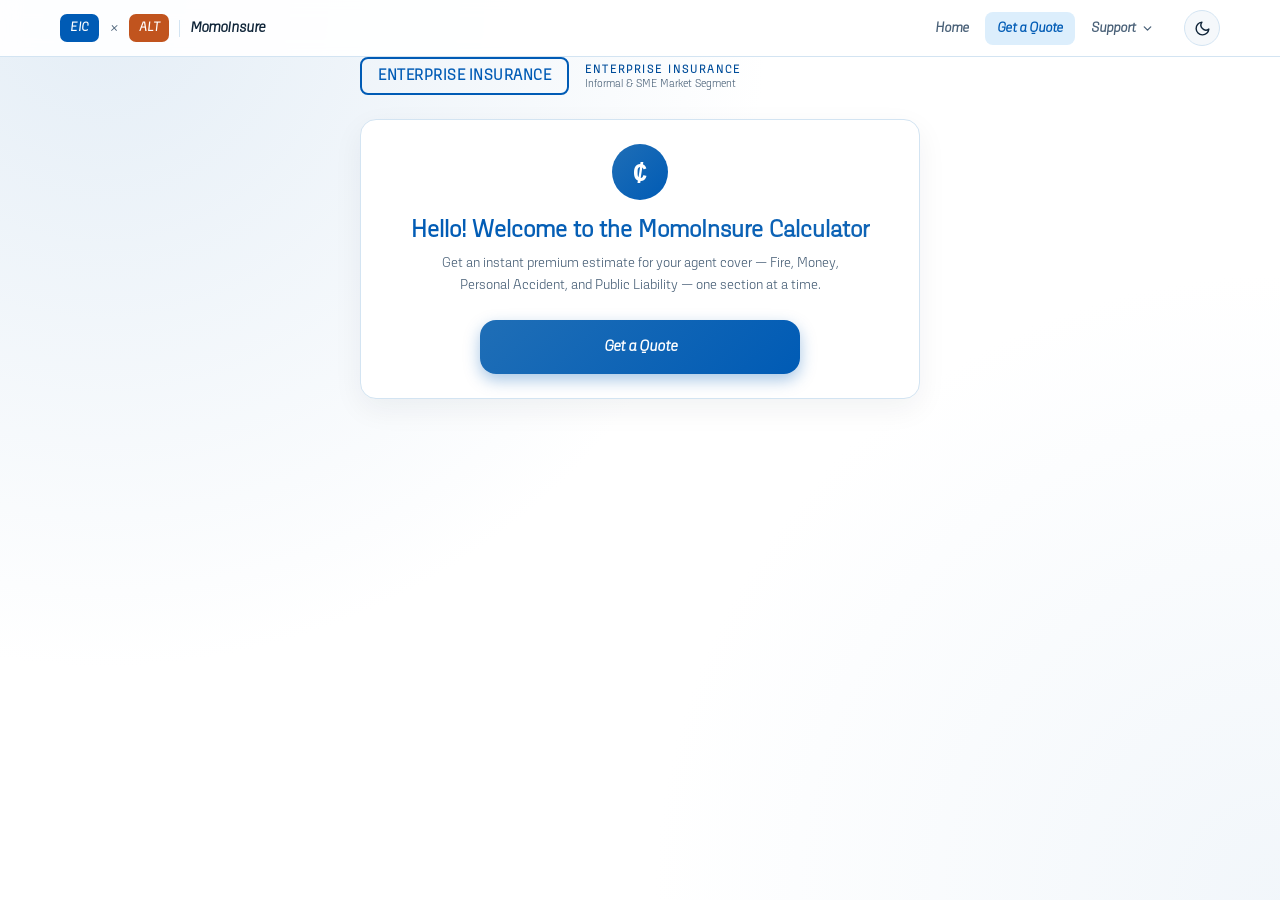
==== commit db278271: "Refactor styles and update page title in momoinsure.html Updated the title and various styles for be" ====
--- a/src/pages/momoinsure.html
+++ b/src/pages/momoinsure.html
@@ -2,7 +2,7 @@
 <html lang="en">
 <head>
 <meta charset="UTF-8">
-<title>MomoInsure — Premium Calculator | EIC × ALT</title>
+<title>MomoInsure — Premium Calculator | Enterprise Insurance</title>
 <meta name="viewport" content="width=device-width, initial-scale=1, viewport-fit=cover">
 <script>(function(){try{var t=localStorage.getItem('insme-theme');if(!t){t=window.matchMedia('(prefers-color-scheme: dark)').matches?'dark':'light';}document.documentElement.setAttribute('data-theme',t);}catch(e){document.documentElement.setAttribute('data-theme','light');}})();</script>
 <link rel="stylesheet" href="../assets/css/shared.css">
@@ -40,7 +40,7 @@
     var(--bg);
   color:var(--ink);
   min-height:100vh;
-  padding:36px 18px 60px;
+  padding:40px 16px 64px;
 }
 .wrap{max-width:560px;margin:0 auto;}
 :focus-visible{outline:2px solid var(--brand-1);outline-offset:2px;}
@@ -50,7 +50,7 @@
 .masthead img{height:42px;width:auto;object-fit:contain;}
 .masthead .fallback-logo{
   font-weight:800;font-size:15px;letter-spacing:0.5px;color:var(--brand-2);
-  border:2px solid var(--brand-2);padding:8px 12px;border-radius:4px;display:none;
+  border:2px solid var(--brand-2);padding:8px 16px;border-radius:8px;display:none;
 }
 .masthead-text{flex:1;}
 .masthead-text .tag{font-size:11px;letter-spacing:2px;text-transform:uppercase;color:var(--shade-15);font-weight:700;}
@@ -58,47 +58,47 @@
 
 /* landing view */
 #build-view{display:none;}
-.landing-card{text-align:center;padding:52px 32px;margin-top:26px;}
+.landing-card{text-align:center;padding:56px 32px;margin-top:24px;}
 .landing-icon{
-  width:56px;height:56px;border-radius:50%;margin:0 auto 18px;
+  width:56px;height:56px;border-radius:50%;margin:0 auto 16px;
   background:linear-gradient(135deg, var(--brand-1), var(--brand-2));
   color:#fff;display:flex;align-items:center;justify-content:center;
   font-family:var(--font-mono);font-weight:700;font-size:24px;
 }
 .landing-card h1{
-  font-size:24px;margin:0 0 10px;font-weight:800;
+  font-size:24px;margin:0 0 8px;font-weight:800;
   background:linear-gradient(90deg, var(--brand-2), var(--mix-even));
   -webkit-background-clip:text;background-clip:text;color:transparent;
 }
-.landing-card p{margin:0 auto 26px;color:var(--grey-text);font-size:14px;line-height:1.55;max-width:400px;}
+.landing-card p{margin:0 auto 24px;color:var(--grey-text);font-size:14px;line-height:1.55;max-width:400px;}
 .landing-card .btn{width:100%;max-width:320px;}
 
 /* wizard header: step chunks (Miller) + progress (goal gradient) */
 .wizard-topbar{
-  display:flex;justify-content:space-between;align-items:center;gap:10px;
-  margin:26px 0 12px;font-size:13px;font-weight:600;color:var(--shade-15);
+  display:flex;justify-content:space-between;align-items:center;gap:8px;
+  margin:24px 0 16px;font-size:13px;font-weight:600;color:var(--shade-15);
 }
 .wizard-topbar .covers-count-wrap{
-  background:var(--tint-12);color:var(--brand-2);border-radius:20px;padding:6px 12px;
+  background:var(--tint-12);color:var(--brand-2);border-radius:24px;padding:8px 16px;
   font-size:12px;font-weight:700;white-space:nowrap;
 }
-.step-track{display:grid;grid-template-columns:repeat(4,1fr);gap:6px;margin-bottom:22px;}
-.step-seg{height:6px;border-radius:6px;background:var(--grey-border);transition:background 200ms ease;}
+.step-track{display:grid;grid-template-columns:repeat(4,1fr);gap:8px;margin-bottom:24px;}
+.step-seg{height:6px;border-radius:8px;background:var(--grey-border);transition:background 200ms ease;}
 .step-seg.done{background:var(--brand-1);}
 .step-seg.current{background:var(--tint-45);}
 
 /* card */
 .card{
   background:var(--paper);border:1px solid var(--grey-border);
-  border-radius:12px;padding:26px 24px;box-shadow:0 10px 30px rgba(14,31,46,0.06);
-}
-
-.step-title{font-size:20px;font-weight:700;margin:0 0 4px;color:var(--ink);}
-.step-desc{font-size:13.5px;color:var(--grey-text);line-height:1.5;margin:0 0 20px;}
-
-.field{margin-bottom:20px;}
+  border-radius:16px;padding:24px 24px;box-shadow:0 10px 30px rgba(14,31,46,0.06);
+}
+
+.step-title{font-size:20px;font-weight:700;margin:0 0 8px;color:var(--ink);}
+.step-desc{font-size:13.5px;color:var(--grey-text);line-height:1.5;margin:0 0 24px;}
+
+.field{margin-bottom:24px;}
 .field:last-child{margin-bottom:0;}
-.field-head{display:flex;justify-content:space-between;align-items:baseline;margin-bottom:8px;gap:10px;}
+.field-head{display:flex;justify-content:space-between;align-items:baseline;margin-bottom:8px;gap:8px;}
 .field label,.field .field-label{font-size:14px;font-weight:600;color:var(--ink);}
 .field .status{
   font-size:12px;font-weight:700;color:var(--brand-2);
@@ -107,7 +107,7 @@
 .field.active .status{opacity:1;}
 .field .row{
   display:flex;align-items:stretch;
-  border:1.5px solid var(--grey-border);border-radius:10px;
+  border:1.5px solid var(--grey-border);border-radius:16px;
   background:var(--surface-soft);
   transition:border-color .15s ease, background .15s ease, box-shadow .15s ease;
 }
@@ -117,24 +117,24 @@
 }
 .field.active .row{border-color:var(--tint-45);}
 .field .prefix{
-  display:flex;align-items:center;padding:0 12px;
+  display:flex;align-items:center;padding:0 16px;
   font-family:var(--font-mono);font-size:13px;color:var(--grey-text);
   border-right:1.5px solid var(--grey-border);
 }
 .field.active .prefix{color:var(--brand-2);}
 .field input.sum-input{
   flex:1;min-width:0;min-height:52px;font-family:var(--font-mono);font-size:17px;
-  border:none;background:transparent;padding:12px 14px;color:var(--ink);outline:none;
-}
-.field .hint{font-size:12px;color:var(--grey-text);margin-top:7px;line-height:1.5;}
+  border:none;background:transparent;padding:16px 16px;color:var(--ink);outline:none;
+}
+.field .hint{font-size:12px;color:var(--grey-text);margin-top:8px;line-height:1.5;}
 
 /* premises type cards (Hick: three taps, no dropdown) */
-.type-cards{display:flex;flex-direction:column;gap:10px;}
+.type-cards{display:flex;flex-direction:column;gap:8px;}
 .type-card{
   appearance:none;text-align:left;cursor:pointer;
   display:flex;flex-direction:column;gap:3px;
-  padding:13px 16px;min-height:56px;
-  border:1.5px solid var(--grey-border);border-radius:10px;
+  padding:16px 16px;min-height:56px;
+  border:1.5px solid var(--grey-border);border-radius:16px;
   background:var(--surface-soft);color:var(--ink);font-family:var(--font-ui);
   transition:border-color .15s ease, background .15s ease;
 }
@@ -150,16 +150,16 @@
 .banner{
   display:none;
   background:var(--alert-tint);border:1px solid var(--alert);color:var(--alert);
-  font-size:13px;font-weight:600;border-radius:8px;padding:11px 14px;margin:14px 0 4px;
+  font-size:13px;font-weight:600;border-radius:8px;padding:8px 16px;margin:16px 0 8px;
 }
 .banner.show{display:block;}
 
 /* actions (Fitts: one big full-width primary, quiet Back) */
-.actions{margin-top:24px;display:flex;flex-direction:column;align-items:center;gap:6px;}
-.cta-hint{font-size:12.5px;color:var(--grey-text);margin:2px 0 4px;min-height:1.2em;text-align:center;}
+.actions{margin-top:24px;display:flex;flex-direction:column;align-items:center;gap:8px;}
+.cta-hint{font-size:12.5px;color:var(--grey-text);margin:2px 0 8px;min-height:1.2em;text-align:center;}
 .btn{
   font-family:var(--font-ui);font-weight:700;font-size:15px;
-  border:none;border-radius:10px;padding:14px 26px;min-height:54px;cursor:pointer;
+  border:none;border-radius:16px;padding:16px 24px;min-height:54px;cursor:pointer;
   transition:transform .15s ease, box-shadow .2s ease, filter .15s ease, opacity .15s ease;
 }
 .btn-block{width:100%;}
@@ -181,27 +181,27 @@
 }
 .btn-secondary:hover{background:var(--tint-06);border-color:var(--brand-1);}
 
-.btn-text{background:none;color:var(--grey-text);padding:10px 14px;min-height:44px;font-size:14px;}
+.btn-text{background:none;color:var(--grey-text);padding:8px 16px;min-height:44px;font-size:14px;}
 .btn-text:hover{color:var(--brand-2);}
 
 /* response view (Von Restorff: the premium is the one loud element) */
 #response-view{display:none;}
 .result-card{
   background:linear-gradient(135deg, var(--shade-15), var(--brand-2));
-  border-radius:12px;padding:30px 24px 26px;color:#fff;text-align:center;
+  border-radius:16px;padding:32px 24px 24px;color:#fff;text-align:center;
   box-shadow:0 14px 32px color-mix(in srgb, var(--brand-2) 40%, transparent);
-  margin-top:26px;
+  margin-top:24px;
 }
 .result-card .label{font-size:13px;opacity:0.85;font-weight:600;}
-.result-card .amount{font-family:var(--font-mono);font-size:40px;font-weight:700;margin:10px 0 4px;}
-.result-card .amount span{font-size:16px;opacity:0.85;margin-right:6px;}
+.result-card .amount{font-family:var(--font-mono);font-size:40px;font-weight:700;margin:8px 0 8px;}
+.result-card .amount span{font-size:16px;opacity:0.85;margin-right:8px;}
 .fy-note{font-size:12px;opacity:0.8;min-height:1.2em;}
 
-.duration-block{margin-top:20px;padding-top:18px;border-top:1px solid rgba(255,255,255,0.2);}
-.duration-block .dur-label{font-size:12.5px;opacity:0.85;margin-bottom:10px;font-weight:600;}
+.duration-block{margin-top:24px;padding-top:16px;border-top:1px solid rgba(255,255,255,0.2);}
+.duration-block .dur-label{font-size:12.5px;opacity:0.85;margin-bottom:8px;font-weight:600;}
 .dur-chips{display:flex;gap:8px;justify-content:center;flex-wrap:wrap;}
 .dur-chip{
-  appearance:none;min-width:48px;min-height:44px;padding:0 14px;border-radius:22px;
+  appearance:none;min-width:48px;min-height:44px;padding:0 16px;border-radius:24px;
   border:1.5px solid rgba(255,255,255,0.35);background:transparent;color:#fff;
   font-family:var(--font-ui);font-size:14px;font-weight:700;cursor:pointer;
   transition:background .15s ease, color .15s ease, border-color .15s ease;
@@ -209,22 +209,22 @@
 .dur-chip:hover{border-color:#fff;}
 .dur-chip[aria-checked="true"]{background:#fff;color:var(--brand-2);border-color:#fff;}
 #duration-select{
-  margin-top:12px;font-family:var(--font-ui);font-size:14px;font-weight:600;color:var(--brand-2);
-  background:#fff;border:none;border-radius:22px;padding:10px 16px;min-height:44px;cursor:pointer;outline:none;
-}
-
-.covers-card{margin-top:16px;padding:8px 22px;}
-.covers-card h2{font-size:14px;font-weight:700;color:var(--grey-text);margin:14px 0 4px;}
+  margin-top:16px;font-family:var(--font-ui);font-size:14px;font-weight:600;color:var(--brand-2);
+  background:#fff;border:none;border-radius:24px;padding:8px 16px;min-height:44px;cursor:pointer;outline:none;
+}
+
+.covers-card{margin-top:16px;padding:8px 24px;}
+.covers-card h2{font-size:14px;font-weight:700;color:var(--grey-text);margin:16px 0 8px;}
 .cover-row{
-  display:flex;justify-content:space-between;align-items:flex-start;gap:14px;
-  padding:14px 0;border-bottom:1px solid var(--grey-border);
+  display:flex;justify-content:space-between;align-items:flex-start;gap:16px;
+  padding:16px 0;border-bottom:1px solid var(--grey-border);
 }
 .cover-row:last-child{border-bottom:none;}
 .cover-row .name{font-weight:600;font-size:14.5px;}
 .cover-row .si{font-size:12px;color:var(--grey-text);margin-top:3px;font-family:var(--font-mono);}
 .cover-row .amt{font-family:var(--font-mono);font-weight:700;font-size:14.5px;text-align:right;white-space:nowrap;}
 
-.response-actions{display:flex;flex-direction:column;align-items:center;gap:6px;margin-top:22px;}
+.response-actions{display:flex;flex-direction:column;align-items:center;gap:8px;margin-top:24px;}
 
 /* modal */
 .modal-overlay{
@@ -233,28 +233,28 @@
 }
 .modal-overlay.show{display:flex;}
 .modal{
-  background:var(--surface-card);border-radius:12px;padding:26px 24px;max-width:420px;width:100%;
+  background:var(--surface-card);border-radius:16px;padding:24px 24px;max-width:420px;width:100%;
   box-shadow:0 20px 50px rgba(0,0,0,0.3);
 }
-.modal h3{margin:0 0 4px;font-size:18px;color:var(--brand-2);}
+.modal h3{margin:0 0 8px;font-size:18px;color:var(--brand-2);}
 .modal > p{margin:0 0 16px;font-size:13px;color:var(--grey-text);}
-.mfield{margin-bottom:14px;}
-.mfield label{display:block;font-size:13px;font-weight:600;margin-bottom:6px;}
+.mfield{margin-bottom:16px;}
+.mfield label{display:block;font-size:13px;font-weight:600;margin-bottom:8px;}
 .mfield input{
-  width:100%;min-height:48px;font-family:var(--font-ui);font-size:15px;padding:10px 12px;
-  border:1.5px solid var(--grey-border);border-radius:10px;outline:none;
+  width:100%;min-height:48px;font-family:var(--font-ui);font-size:15px;padding:8px 16px;
+  border:1.5px solid var(--grey-border);border-radius:16px;outline:none;
   background:var(--surface-soft);color:var(--ink);
   transition:border-color .15s ease, background .15s ease;
 }
 .mfield input[type=tel]{font-family:var(--font-mono);}
 .mfield input:focus{border-color:var(--brand-1);background:var(--surface-card);}
-.mfield .hint{font-size:12px;color:var(--grey-text);margin-top:5px;}
-.modal-actions{display:flex;gap:8px;margin-top:18px;}
+.mfield .hint{font-size:12px;color:var(--grey-text);margin-top:8px;}
+.modal-actions{display:flex;gap:8px;margin-top:16px;}
 .modal-actions .btn-text{flex:0 0 auto;}
 .modal-actions .btn-primary{flex:1;}
 
 .modal-actions.stack{flex-wrap:wrap;}
-.modal-actions.stack .btn{flex:1 1 calc(50% - 4px);min-width:0;padding:14px 10px;}
+.modal-actions.stack .btn{flex:1 1 calc(50% - 4px);min-width:0;padding:16px 8px;}
 .modal-actions.stack .btn-text{flex:1 1 100%;order:3;}
 .btn-wa{color:#fff;background:var(--success);box-shadow:0 6px 16px color-mix(in srgb, var(--success) 35%, transparent);}
 .btn-wa:hover{transform:translateY(-2px);filter:brightness(1.05);}
@@ -264,8 +264,8 @@
 #print-area{display:none;}
 
 @media (max-width:480px){
-  body{padding:24px 14px 48px;}
-  .card{padding:22px 18px;}
+  body{padding:24px 16px 48px;}
+  .card{padding:24px 16px;}
   .result-card .amount{font-size:34px;}
 }
 @media (prefers-reduced-motion:reduce){
@@ -275,35 +275,33 @@
 @media print{
   body *{visibility:hidden;}
   #print-area, #print-area *{visibility:visible;}
-  #print-area{display:block;position:absolute;top:0;left:0;width:100%;padding:20px;}
-  .q-header{display:flex;justify-content:space-between;align-items:flex-start;gap:20px;padding-bottom:14px;margin-bottom:6px;}
+  #print-area{display:block;position:absolute;top:0;left:0;width:100%;padding:24px;}
+  .q-header{display:flex;justify-content:space-between;align-items:flex-start;gap:24px;padding-bottom:16px;margin-bottom:8px;}
   .q-header img{height:50px;}
-  .q-logos{display:flex;align-items:center;gap:12px;}
-  .q-x{font-size:20px;color:var(--grey-text);}
-  .q-header-left .member{font-size:10px;color:var(--grey-text);margin-top:6px;}
-  .q-header-left .reference{font-size:11.5px;font-style:italic;color:var(--ink);border-left:2px solid var(--brand-2);padding-left:8px;margin-top:6px;}
+  .q-header-left .member{font-size:10px;color:var(--grey-text);margin-top:8px;}
+  .q-header-left .reference{font-size:11.5px;font-style:italic;color:var(--ink);border-left:2px solid var(--brand-2);padding-left:8px;margin-top:8px;}
   .q-header-right{text-align:right;font-size:11.5px;line-height:1.55;}
   .q-header-right .org-name{font-weight:800;color:var(--brand-2);font-size:13px;margin-bottom:2px;}
   .q-header-right .addr-line{color:var(--ink);}
-  .q-header-right .contact-line{margin-top:4px;}
+  .q-header-right .contact-line{margin-top:8px;}
   .q-header-right a{color:var(--brand-2);text-decoration:none;}
-  .q-divider{border:none;border-top:1px solid var(--grey-border);margin-bottom:18px;}
+  .q-divider{border:none;border-top:1px solid var(--grey-border);margin-bottom:16px;}
   .q-title{font-size:20px;font-weight:800;color:var(--brand-2);margin:0 0 2px;}
-  .q-meta{font-size:11.5px;color:var(--grey-text);margin-bottom:4px;}
-  .q-duration{font-size:11.5px;color:var(--ink);font-weight:700;margin-bottom:18px;}
+  .q-meta{font-size:11.5px;color:var(--grey-text);margin-bottom:8px;}
+  .q-duration{font-size:11.5px;color:var(--ink);font-weight:700;margin-bottom:16px;}
   .q-fy-row td{color:var(--grey-text);border-bottom:none;}
-  .q-section-title{font-size:12px;text-transform:uppercase;letter-spacing:1px;color:var(--shade-15);font-weight:700;margin:18px 0 8px;border-bottom:1px solid var(--grey-border);padding-bottom:4px;}
-  .q-insured-grid{display:grid;grid-template-columns:1fr 1fr;gap:8px 20px;font-size:12.5px;}
+  .q-section-title{font-size:12px;text-transform:uppercase;letter-spacing:1px;color:var(--shade-15);font-weight:700;margin:16px 0 8px;border-bottom:1px solid var(--grey-border);padding-bottom:8px;}
+  .q-insured-grid{display:grid;grid-template-columns:1fr 1fr;gap:8px 24px;font-size:12.5px;}
   .q-insured-grid div b{display:block;font-size:10px;text-transform:uppercase;color:var(--grey-text);font-weight:700;margin-bottom:2px;}
-  table.q-table{width:100%;border-collapse:collapse;font-size:12px;margin-bottom:6px;}
-  table.q-table th{background:var(--tint-12);text-align:left;padding:8px 10px;font-size:10.5px;text-transform:uppercase;letter-spacing:0.5px;color:var(--shade-15);}
-  table.q-table td{padding:8px 10px;border-bottom:1px solid var(--grey-border);}
+  table.q-table{width:100%;border-collapse:collapse;font-size:12px;margin-bottom:8px;}
+  table.q-table th{background:var(--tint-12);text-align:left;padding:8px 8px;font-size:10.5px;text-transform:uppercase;letter-spacing:0.5px;color:var(--shade-15);}
+  table.q-table td{padding:8px 8px;border-bottom:1px solid var(--grey-border);}
   table.q-table td.num, table.q-table th.num{text-align:right;font-family:var(--font-mono);}
   .q-total-row td{font-weight:800;border-top:2px solid var(--brand-2);border-bottom:none;font-size:13px;}
   .q-notes-grid{display:grid;grid-template-columns:1fr 1fr;gap:0 24px;}
   .q-notes-grid ul{margin:0;padding-left:16px;font-size:10.5px;line-height:1.6;color:var(--ink);}
   .q-notes-grid li{margin-bottom:3px;}
-  .q-subjectivities{font-size:10.5px;color:var(--grey-text);line-height:1.6;margin-top:16px;border-top:1px solid var(--grey-border);padding-top:12px;}
+  .q-subjectivities{font-size:10.5px;color:var(--grey-text);line-height:1.6;margin-top:16px;border-top:1px solid var(--grey-border);padding-top:16px;}
   .q-footer{margin-top:24px;font-size:10px;color:var(--grey-text);text-align:center;}
 }
 </style>
@@ -316,7 +314,7 @@
     <img id="logo-img" src="https://encrypted-tbn0.gstatic.com/images?q=tbn:ANd9GcTBAjJdjguZ9CO_L8H5hriNyF1YX7TMAUjb_02SwyMCRg&s=10" alt="Enterprise Insurance">
     <div class="fallback-logo" id="logo-fallback">ENTERPRISE INSURANCE</div>
     <div class="masthead-text">
-      <div class="tag">Enterprise Insurance × ALT</div>
+      <div class="tag">Enterprise Insurance</div>
       <div class="member">Informal &amp; SME Market Segment</div>
     </div>
   </div>
@@ -486,6 +484,7 @@
     <div class="mfield"><label for="f-location">Shop location</label><input type="text" id="f-location" placeholder="e.g. Madina Market, Accra"></div>
     <div class="mfield"><label for="f-code">Agent's code</label><input type="text" id="f-code" placeholder="e.g. IM000079 or MMG00002"></div>
     <div id="modal-banner" class="banner" role="alert"></div>
+    <div style="font-size:12px;opacity:.75;margin:16px 0 0;text-align:left;">These details are saved in our internal quote log.</div>
     <div class="modal-actions stack">
       <button class="btn btn-primary" id="modal-pdf" type="button">Print to PDF</button>
       <button class="btn btn-wa" id="modal-share" type="button">Share on WhatsApp</button>
@@ -498,7 +497,7 @@
 <div class="modal-overlay" id="confirm-overlay">
   <div class="modal" role="dialog" aria-modal="true" aria-labelledby="confirm-title" style="text-align:center;">
     <h3 id="confirm-title">Share to Insured number?</h3>
-    <p id="confirm-number" style="font-family:var(--font-mono);font-size:16px;color:var(--ink);margin:6px 0 0;"></p>
+    <p id="confirm-number" style="font-family:var(--font-mono);font-size:16px;color:var(--ink);margin:8px 0 0;"></p>
     <div class="modal-actions stack">
       <button class="btn btn-secondary" id="confirm-no" type="button">No</button>
       <button class="btn btn-wa" id="confirm-yes" type="button">Yes</button>
@@ -511,7 +510,7 @@
 <div class="modal-overlay" id="other-overlay">
   <div class="modal" role="dialog" aria-modal="true" aria-labelledby="other-title">
     <h3 id="other-title">Share to another number</h3>
-    <div class="mfield" style="margin-top:14px;"><label for="f-other">Phone number</label><input type="tel" inputmode="numeric" id="f-other" placeholder="e.g. 0551234567" maxlength="10"><div class="hint">10-digit Ghanaian number, starting with 0</div></div>
+    <div class="mfield" style="margin-top:16px;"><label for="f-other">Phone number</label><input type="tel" inputmode="numeric" id="f-other" placeholder="e.g. 0551234567" maxlength="10"><div class="hint">10-digit Ghanaian number, starting with 0</div></div>
     <div id="other-banner" class="banner" role="alert"></div>
     <div class="modal-actions stack">
       <button class="btn btn-wa" id="other-go" type="button">Share on WhatsApp</button>
@@ -524,11 +523,7 @@
 <div id="print-area">
   <div class="q-header">
     <div class="q-header-left">
-      <div class="q-logos">
-        <img src="https://scinsurance.my.enterprisegroup.net.gh/assets/Uploads/enterprise-insurance.png" alt="Enterprise Insurance" onerror="this.style.display='none'">
-        <span class="q-x">×</span>
-        <img src="https://altsolutionsmicrocredit.com/_next/image?url=%2FImages%2FALT-MC-LOGO.png&w=256&q=75" alt="ALT Solutions Microcredit" onerror="this.style.display='none';this.previousElementSibling.style.display='none'">
-      </div>
+      <img src="https://scinsurance.my.enterprisegroup.net.gh/assets/Uploads/enterprise-insurance.png" alt="Enterprise Insurance" onerror="this.style.display='none'">
       <div class="member">A Member of the Enterprise Group</div>
       <div class="reference" id="q-reference">Reference: —</div>
     </div>
@@ -554,7 +549,7 @@
     <div><b>Agent's Code</b><span id="q-code"></span></div>
   </div>
 
-  <div class="q-premtype-row" id="q-premtype-row" style="display:none;margin-top:10px;font-size:12.5px;">
+  <div class="q-premtype-row" id="q-premtype-row" style="display:none;margin-top:8px;font-size:12.5px;">
     <b style="display:block;font-size:10px;text-transform:uppercase;color:var(--grey-text);font-weight:700;margin-bottom:2px;">Premises Type</b>
     <span id="q-premtype-value"></span>
   </div>
@@ -591,7 +586,7 @@
     <b>Subjectivities.</b> This quotation is valid for 30 days from the date of issue. Coverage will commence upon receipt of full premium payment. Final premium may vary based on additional coverage selection. This quote is subject to our standard policy wording.
   </div>
 
-  <div class="q-footer">Generated by MomoInsure &middot; EIC × ALT &middot; This is a quotation, not a policy document.</div>
+  <div class="q-footer">Generated by MomoInsure &middot; Enterprise Insurance &middot; This is a quotation, not a policy document.</div>
 </div>
 
 <script>
@@ -1002,14 +997,29 @@
   }
 
   overlay.classList.remove('show');
-  if(mode === 'print'){ window.print(); return; }
-  shareState = { name, location, code, months, charged };
+  if(mode === 'print'){ logRec('Print', {ref:quoteNo, name, contact:contactRaw, location, code, months, charged}); window.print(); return; }
+  shareState = { name, location, code, months, charged, ref: quoteNo, contact: contactRaw };
   shareState.contactRaw = contactRaw;
   $('confirm-number').textContent = contactRaw;
   $('confirm-overlay').classList.add('show');
 }
 $('modal-pdf').addEventListener('click', ()=>processDetails('print'));
 $('modal-share').addEventListener('click', ()=>processDetails('share'));
+
+/* ---- Quote log (Google Sheet): search for YOUR-PASSPHRASE and replace it with your passphrase ---- */
+const LOG_URL = 'https://script.google.com/macros/s/AKfycbwBBvKCR__6-vI63gXaGhqqn8nPIweDwoDJySwtCkeVKBnTNCrwOBAQ3jyBenjBh-wQoQ/exec';
+const LOG_SECRET = 'YOUR-PASSPHRASE';
+function logQuote(rec) {
+  try {
+    rec.secret = LOG_SECRET;
+    fetch(LOG_URL, { method: 'POST', mode: 'no-cors', keepalive: true, headers: { 'Content-Type': 'text/plain;charset=utf-8' }, body: JSON.stringify(rec) }).catch(function () {});
+  } catch (e) {}
+}
+function logRec(action, d){
+  const rows = lastResult.lines.map(l => `${shortName(l.label)} ${l.sum} → ${fmt(l.premium)}`).join('; ');
+  logQuote({ product: 'MomoInsure', action, reference: d.ref, agentCode: d.code, name: d.name, contact: d.contact, location: d.location,
+    premium: Math.round(d.charged * 100) / 100, summary: rows + ' | ' + d.months + ' month' + (d.months === 1 ? '' : 's') });
+}
 
 // ---- WhatsApp share ----
 let shareState = null;
@@ -1043,6 +1053,7 @@
   confirmOv.classList.remove('show');
   otherOv.classList.remove('show');
   window.open(url, '_blank', 'noopener');
+  logRec('Share', shareState);
 }
 
 $('confirm-yes').addEventListener('click', ()=> sendWhatsApp(shareState.contactRaw));
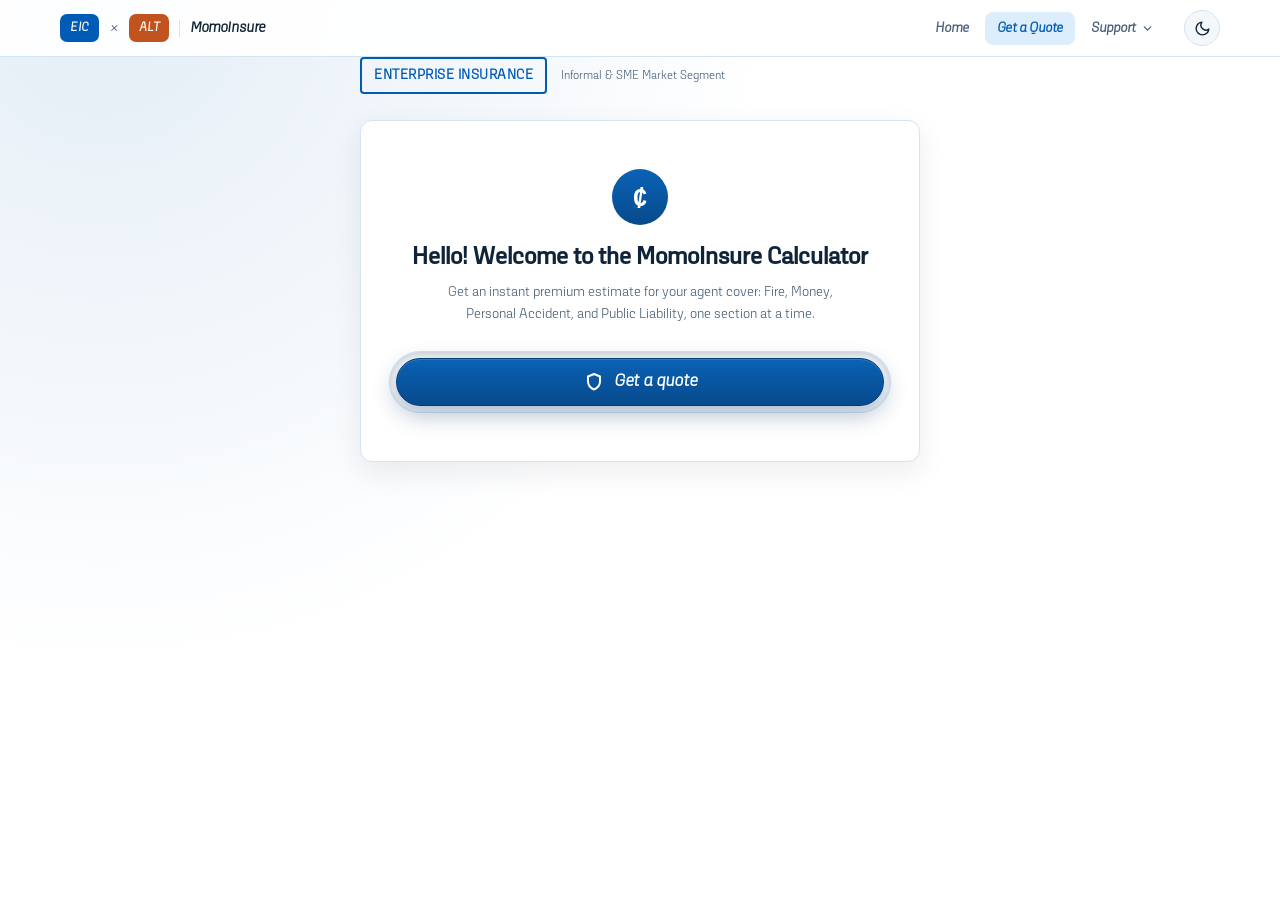
==== commit f3b24738: "adding multiple option for pa cover" ====
--- a/src/pages/momoinsure.html
+++ b/src/pages/momoinsure.html
@@ -2,438 +2,268 @@
 <html lang="en">
 <head>
 <meta charset="UTF-8">
-<title>MomoInsure — Premium Calculator | Enterprise Insurance</title>
+<title>MomoInsure — Premium Calculator</title>
 <meta name="viewport" content="width=device-width, initial-scale=1, viewport-fit=cover">
-<script>(function(){try{var t=localStorage.getItem('insme-theme');if(!t){t=window.matchMedia('(prefers-color-scheme: dark)').matches?'dark':'light';}document.documentElement.setAttribute('data-theme',t);}catch(e){document.documentElement.setAttribute('data-theme','light');}})();</script>
+<script>(function(){var t='light';try{t=localStorage.getItem('insme-theme')||(matchMedia('(prefers-color-scheme: dark)').matches?'dark':'light')}catch(e){}document.documentElement.setAttribute('data-theme',t)})();</script>
 <link rel="stylesheet" href="../assets/css/shared.css">
 <style>
-:root{
-  /* Local names kept for the rest of this file, aliased to the shared theme */
-  --brand-1:var(--primary);
-  --brand-2:var(--primary-dark);
-  --paper:var(--surface-card);
-  --bg:var(--surface);
-
-  --tint-06: color-mix(in srgb, var(--brand-1) 6%, var(--surface));
-  --tint-12: color-mix(in srgb, var(--brand-1) 12%, var(--surface));
-  --tint-25: color-mix(in srgb, var(--brand-1) 25%, var(--surface));
-  --tint-45: color-mix(in srgb, var(--brand-1) 45%, var(--surface));
-  --mix-even: color-mix(in srgb, var(--brand-1) 50%, var(--brand-2));
-  --shade-15: color-mix(in srgb, var(--brand-2) 85%, black);
-  --shade-30: color-mix(in srgb, var(--brand-2) 70%, black);
-  --alert: var(--danger);
-  --alert-tint: var(--danger-tint);
-  --grey-border:var(--line);
-  --grey-text:var(--ink-soft);
-}
-
-:root{box-sizing:border-box;padding-top:env(safe-area-inset-top,0px);padding-bottom:env(safe-area-inset-bottom,0px);}
-html{scroll-padding-top:env(safe-area-inset-top,0px);}
-*{box-sizing:border-box;}
-[hidden]{display:none !important;}
-html,body{margin:0;padding:0;}
-body{
-  font-family:var(--font-body);
-  background:
-    radial-gradient(circle at 8% 0%, var(--tint-12), transparent 45%),
-    radial-gradient(circle at 100% 100%, var(--tint-06), transparent 40%),
-    var(--bg);
-  color:var(--ink);
-  min-height:100vh;
-  padding:40px 16px 64px;
-}
-.wrap{max-width:560px;margin:0 auto;}
-:focus-visible{outline:2px solid var(--brand-1);outline-offset:2px;}
-
-/* header */
-.masthead{display:flex;align-items:center;gap:16px;margin-bottom:8px;}
-.masthead img{height:42px;width:auto;object-fit:contain;}
-.masthead .fallback-logo{
-  font-weight:800;font-size:15px;letter-spacing:0.5px;color:var(--brand-2);
-  border:2px solid var(--brand-2);padding:8px 16px;border-radius:8px;display:none;
-}
-.masthead-text{flex:1;}
-.masthead-text .tag{font-size:11px;letter-spacing:2px;text-transform:uppercase;color:var(--shade-15);font-weight:700;}
-.masthead-text .member{font-size:11px;color:var(--grey-text);margin-top:1px;}
-
-/* landing view */
-#build-view{display:none;}
-.landing-card{text-align:center;padding:56px 32px;margin-top:24px;}
-.landing-icon{
-  width:56px;height:56px;border-radius:50%;margin:0 auto 16px;
-  background:linear-gradient(135deg, var(--brand-1), var(--brand-2));
-  color:#fff;display:flex;align-items:center;justify-content:center;
-  font-family:var(--font-mono);font-weight:700;font-size:24px;
-}
-.landing-card h1{
-  font-size:24px;margin:0 0 8px;font-weight:800;
-  background:linear-gradient(90deg, var(--brand-2), var(--mix-even));
-  -webkit-background-clip:text;background-clip:text;color:transparent;
-}
-.landing-card p{margin:0 auto 24px;color:var(--grey-text);font-size:14px;line-height:1.55;max-width:400px;}
-.landing-card .btn{width:100%;max-width:320px;}
-
-/* wizard header: step chunks (Miller) + progress (goal gradient) */
-.wizard-topbar{
-  display:flex;justify-content:space-between;align-items:center;gap:8px;
-  margin:24px 0 16px;font-size:13px;font-weight:600;color:var(--shade-15);
-}
-.wizard-topbar .covers-count-wrap{
-  background:var(--tint-12);color:var(--brand-2);border-radius:24px;padding:8px 16px;
-  font-size:12px;font-weight:700;white-space:nowrap;
-}
-.step-track{display:grid;grid-template-columns:repeat(4,1fr);gap:8px;margin-bottom:24px;}
-.step-seg{height:6px;border-radius:8px;background:var(--grey-border);transition:background 200ms ease;}
-.step-seg.done{background:var(--brand-1);}
-.step-seg.current{background:var(--tint-45);}
-
-/* card */
-.card{
-  background:var(--paper);border:1px solid var(--grey-border);
-  border-radius:16px;padding:24px 24px;box-shadow:0 10px 30px rgba(14,31,46,0.06);
-}
-
-.step-title{font-size:20px;font-weight:700;margin:0 0 8px;color:var(--ink);}
-.step-desc{font-size:13.5px;color:var(--grey-text);line-height:1.5;margin:0 0 24px;}
-
-.field{margin-bottom:24px;}
-.field:last-child{margin-bottom:0;}
-.field-head{display:flex;justify-content:space-between;align-items:baseline;margin-bottom:8px;gap:8px;}
-.field label,.field .field-label{font-size:14px;font-weight:600;color:var(--ink);}
-.field .status{
-  font-size:12px;font-weight:700;color:var(--brand-2);
-  opacity:0;transition:opacity .15s ease;
-}
-.field.active .status{opacity:1;}
-.field .row{
-  display:flex;align-items:stretch;
-  border:1.5px solid var(--grey-border);border-radius:16px;
-  background:var(--surface-soft);
-  transition:border-color .15s ease, background .15s ease, box-shadow .15s ease;
-}
-.field .row:focus-within{
-  border-color:var(--brand-1);background:var(--surface-card);
-  box-shadow:0 0 0 3px color-mix(in srgb, var(--brand-1) 18%, transparent);
-}
-.field.active .row{border-color:var(--tint-45);}
-.field .prefix{
-  display:flex;align-items:center;padding:0 16px;
-  font-family:var(--font-mono);font-size:13px;color:var(--grey-text);
-  border-right:1.5px solid var(--grey-border);
-}
-.field.active .prefix{color:var(--brand-2);}
-.field input.sum-input{
-  flex:1;min-width:0;min-height:52px;font-family:var(--font-mono);font-size:17px;
-  border:none;background:transparent;padding:16px 16px;color:var(--ink);outline:none;
-}
-.field .hint{font-size:12px;color:var(--grey-text);margin-top:8px;line-height:1.5;}
-
-/* premises type cards (Hick: three taps, no dropdown) */
-.type-cards{display:flex;flex-direction:column;gap:8px;}
-.type-card{
-  appearance:none;text-align:left;cursor:pointer;
-  display:flex;flex-direction:column;gap:3px;
-  padding:16px 16px;min-height:56px;
-  border:1.5px solid var(--grey-border);border-radius:16px;
-  background:var(--surface-soft);color:var(--ink);font-family:var(--font-ui);
-  transition:border-color .15s ease, background .15s ease;
-}
-.type-card:hover{border-color:var(--tint-45);}
-.type-card .type-name{font-size:14.5px;font-weight:700;}
-.type-card .type-desc{font-size:12.5px;line-height:1.45;color:var(--grey-text);}
-.type-card[aria-checked="true"]{
-  border-color:var(--brand-1);background:var(--tint-12);
-}
-.type-card[aria-checked="true"] .type-name{color:var(--brand-2);}
-
-/* validation banner */
-.banner{
-  display:none;
-  background:var(--alert-tint);border:1px solid var(--alert);color:var(--alert);
-  font-size:13px;font-weight:600;border-radius:8px;padding:8px 16px;margin:16px 0 8px;
-}
-.banner.show{display:block;}
-
-/* actions (Fitts: one big full-width primary, quiet Back) */
-.actions{margin-top:24px;display:flex;flex-direction:column;align-items:center;gap:8px;}
-.cta-hint{font-size:12.5px;color:var(--grey-text);margin:2px 0 8px;min-height:1.2em;text-align:center;}
-.btn{
-  font-family:var(--font-ui);font-weight:700;font-size:15px;
-  border:none;border-radius:16px;padding:16px 24px;min-height:54px;cursor:pointer;
-  transition:transform .15s ease, box-shadow .2s ease, filter .15s ease, opacity .15s ease;
-}
-.btn-block{width:100%;}
-.btn-primary{
-  color:#fff;
-  background:linear-gradient(135deg, var(--brand-1), var(--brand-2));
-  box-shadow:0 6px 16px color-mix(in srgb, var(--brand-2) 35%, transparent);
-}
-.btn-primary:hover:not(:disabled){
-  transform:translateY(-2px);
-  box-shadow:0 10px 22px color-mix(in srgb, var(--brand-2) 45%, transparent);
-  filter:brightness(1.05);
-}
-.btn-primary:active:not(:disabled){transform:translateY(0);}
-.btn-primary:disabled{opacity:.45;cursor:not-allowed;box-shadow:none;}
-
-.btn-secondary{
-  background:var(--surface-card);color:var(--brand-2);border:1.5px solid var(--tint-45);
-}
-.btn-secondary:hover{background:var(--tint-06);border-color:var(--brand-1);}
-
-.btn-text{background:none;color:var(--grey-text);padding:8px 16px;min-height:44px;font-size:14px;}
-.btn-text:hover{color:var(--brand-2);}
-
-/* response view (Von Restorff: the premium is the one loud element) */
-#response-view{display:none;}
-.result-card{
-  background:linear-gradient(135deg, var(--shade-15), var(--brand-2));
-  border-radius:16px;padding:32px 24px 24px;color:#fff;text-align:center;
-  box-shadow:0 14px 32px color-mix(in srgb, var(--brand-2) 40%, transparent);
-  margin-top:24px;
-}
-.result-card .label{font-size:13px;opacity:0.85;font-weight:600;}
-.result-card .amount{font-family:var(--font-mono);font-size:40px;font-weight:700;margin:8px 0 8px;}
-.result-card .amount span{font-size:16px;opacity:0.85;margin-right:8px;}
-.fy-note{font-size:12px;opacity:0.8;min-height:1.2em;}
-
-.duration-block{margin-top:24px;padding-top:16px;border-top:1px solid rgba(255,255,255,0.2);}
-.duration-block .dur-label{font-size:12.5px;opacity:0.85;margin-bottom:8px;font-weight:600;}
-.dur-chips{display:flex;gap:8px;justify-content:center;flex-wrap:wrap;}
-.dur-chip{
-  appearance:none;min-width:48px;min-height:44px;padding:0 16px;border-radius:24px;
-  border:1.5px solid rgba(255,255,255,0.35);background:transparent;color:#fff;
-  font-family:var(--font-ui);font-size:14px;font-weight:700;cursor:pointer;
-  transition:background .15s ease, color .15s ease, border-color .15s ease;
-}
-.dur-chip:hover{border-color:#fff;}
-.dur-chip[aria-checked="true"]{background:#fff;color:var(--brand-2);border-color:#fff;}
-#duration-select{
-  margin-top:16px;font-family:var(--font-ui);font-size:14px;font-weight:600;color:var(--brand-2);
-  background:#fff;border:none;border-radius:24px;padding:8px 16px;min-height:44px;cursor:pointer;outline:none;
-}
-
-.covers-card{margin-top:16px;padding:8px 24px;}
-.covers-card h2{font-size:14px;font-weight:700;color:var(--grey-text);margin:16px 0 8px;}
-.cover-row{
-  display:flex;justify-content:space-between;align-items:flex-start;gap:16px;
-  padding:16px 0;border-bottom:1px solid var(--grey-border);
-}
-.cover-row:last-child{border-bottom:none;}
-.cover-row .name{font-weight:600;font-size:14.5px;}
-.cover-row .si{font-size:12px;color:var(--grey-text);margin-top:3px;font-family:var(--font-mono);}
-.cover-row .amt{font-family:var(--font-mono);font-weight:700;font-size:14.5px;text-align:right;white-space:nowrap;}
-
-.response-actions{display:flex;flex-direction:column;align-items:center;gap:8px;margin-top:24px;}
-
-/* modal */
-.modal-overlay{
-  display:none;position:fixed;inset:0;background:rgba(14,31,46,0.55);
-  align-items:center;justify-content:center;z-index:50;padding:16px;
-}
-.modal-overlay.show{display:flex;}
-.modal{
-  background:var(--surface-card);border-radius:16px;padding:24px 24px;max-width:420px;width:100%;
-  box-shadow:0 20px 50px rgba(0,0,0,0.3);
-}
-.modal h3{margin:0 0 8px;font-size:18px;color:var(--brand-2);}
-.modal > p{margin:0 0 16px;font-size:13px;color:var(--grey-text);}
-.mfield{margin-bottom:16px;}
-.mfield label{display:block;font-size:13px;font-weight:600;margin-bottom:8px;}
-.mfield input{
-  width:100%;min-height:48px;font-family:var(--font-ui);font-size:15px;padding:8px 16px;
-  border:1.5px solid var(--grey-border);border-radius:16px;outline:none;
-  background:var(--surface-soft);color:var(--ink);
-  transition:border-color .15s ease, background .15s ease;
-}
-.mfield input[type=tel]{font-family:var(--font-mono);}
-.mfield input:focus{border-color:var(--brand-1);background:var(--surface-card);}
-.mfield .hint{font-size:12px;color:var(--grey-text);margin-top:8px;}
-.modal-actions{display:flex;gap:8px;margin-top:16px;}
-.modal-actions .btn-text{flex:0 0 auto;}
-.modal-actions .btn-primary{flex:1;}
-
-.modal-actions.stack{flex-wrap:wrap;}
-.modal-actions.stack .btn{flex:1 1 calc(50% - 4px);min-width:0;padding:16px 8px;}
-.modal-actions.stack .btn-text{flex:1 1 100%;order:3;}
-.btn-wa{color:#fff;background:var(--success);box-shadow:0 6px 16px color-mix(in srgb, var(--success) 35%, transparent);}
-.btn-wa:hover{transform:translateY(-2px);filter:brightness(1.05);}
-.btn-wa:active{transform:translateY(0);}
-
-/* print-only quote sheet */
-#print-area{display:none;}
-
-@media (max-width:480px){
-  body{padding:24px 16px 48px;}
-  .card{padding:24px 16px;}
-  .result-card .amount{font-size:34px;}
-}
-@media (prefers-reduced-motion:reduce){
-  *{transition:none !important;}
-}
-
+:root{--btn-top:#0b62b5;--btn-bot:#064a8c;--btn-rim:#043a70;--btn-shadow:rgba(0,50,100,.32)}
+html[data-theme="dark"]{--btn-top:#1d6fc2;--btn-bot:#0f4f93;--btn-rim:#6db0f0;--btn-shadow:rgba(0,0,0,.55)}
+:root{--t06:color-mix(in srgb,var(--primary) 6%,var(--surface));--t12:color-mix(in srgb,var(--primary) 12%,var(--surface));--t45:color-mix(in srgb,var(--primary) 45%,var(--surface));box-sizing:border-box;padding-top:env(safe-area-inset-top,0px);padding-bottom:env(safe-area-inset-bottom,0px)}
+html{scroll-padding-top:env(safe-area-inset-top,0px)}
+*{box-sizing:border-box}
+[hidden]{display:none!important}
+body{margin:0;font-family:var(--font-body);background:radial-gradient(circle at 8% 0,var(--t12),transparent 45%),var(--surface);color:var(--ink);min-height:100vh;padding:36px 18px 60px}
+.wrap{max-width:560px;margin:0 auto}
+:focus-visible{outline:2px solid var(--primary);outline-offset:3px}
+.masthead{display:flex;align-items:center;gap:14px}
+.logo{font-weight:800;font-size:14px;letter-spacing:.5px;color:var(--primary-dark);border:2px solid var(--primary-dark);padding:8px 12px;border-radius:4px}
+.masthead .member{font-size:12px;color:var(--ink-soft)}
+
+/* Buttons: 48px, 24px padding, 17px/600, 1px rim, lit edge, 8/24 shadow, pill, 20px icon, 10px gap */
+.btn{display:inline-flex;align-items:center;justify-content:center;gap:10px;min-height:48px;padding:0 24px;border-radius:999px;border:1px solid transparent;font:600 17px var(--font-ui);cursor:pointer;transition:transform 120ms ease-out,box-shadow 200ms ease-out,border-color 200ms ease-out,background 200ms ease-out,opacity 200ms}
+.btn .ico{display:flex;flex:none}.btn svg{width:20px;height:20px;flex:none}
+.btn:active:not(:disabled){transform:translateY(1px)}
+.btn:disabled{opacity:.45;cursor:not-allowed}
+.btn-primary{color:#fff;background:linear-gradient(180deg,var(--btn-top),var(--btn-bot));border-color:var(--btn-rim);box-shadow:inset 0 1px 0 rgba(255,255,255,.16),0 8px 24px var(--btn-shadow)}
+.btn-primary:hover:not(:disabled){border-color:color-mix(in srgb,var(--btn-rim) 40%,#fff);box-shadow:inset 0 1px 0 rgba(255,255,255,.34),0 0 0 3px color-mix(in srgb,var(--primary) 30%,transparent),0 8px 24px var(--btn-shadow)}
+.btn-primary:active:not(:disabled){box-shadow:inset 0 1px 0 rgba(255,255,255,.16),0 4px 12px var(--btn-shadow)}
+.btn-primary.done{background:linear-gradient(180deg,#26925d,#17673f);border-color:#0f4d2e}
+.btn-wa{color:#fff;background:linear-gradient(180deg,#27935f,#17673f);border-color:#0f4d2e;box-shadow:inset 0 1px 0 rgba(255,255,255,.16),0 8px 24px rgba(0,60,30,.3)}
+.btn-wa:hover{border-color:#6fd3a0}
+.btn-secondary{background:var(--surface-card);color:var(--ink);border-color:var(--t45)}
+.btn-secondary:hover{background:var(--t06);border-color:var(--primary)}
+.btn-text{background:none;color:var(--ink-soft);padding:0 14px}
+.btn-text:hover{color:var(--primary-dark)}
+.btn-block{width:100%}
+.track{width:100%;padding:6px;border-radius:999px;background:var(--surface-soft);box-shadow:inset 0 2px 4px rgba(0,0,0,.14);border:1px solid var(--line)}
+.spin{animation:spin .8s linear infinite}
+@keyframes spin{to{transform:rotate(360deg)}}
+
+/* Landing */
+#build-view,#response-view{display:none}
+.card{background:var(--surface-card);border:1px solid var(--line);border-radius:12px;padding:26px 24px;box-shadow:0 10px 30px rgba(14,31,46,.08)}
+.landing{text-align:center;padding:48px 28px;margin-top:26px}
+.landing .mark{width:56px;height:56px;border-radius:50%;margin:0 auto 18px;background:linear-gradient(180deg,var(--btn-top),var(--btn-bot));color:#fff;display:flex;align-items:center;justify-content:center;font:700 24px var(--font-mono)}
+.landing h1{font:800 24px var(--font-heading);margin:0 0 10px}
+.landing p{margin:0 auto 26px;color:var(--ink-soft);font-size:14px;line-height:1.55;max-width:400px}
+
+/* Connected stepper */
+.wizard-top{display:flex;justify-content:space-between;align-items:center;margin:26px 0 14px;font-size:13px;font-weight:600;color:var(--ink-soft)}
+.badge{background:var(--t12);color:var(--primary-dark);border-radius:20px;padding:6px 12px;font-size:12px;font-weight:700}
+.stepper{display:flex;list-style:none;margin:0 0 22px;padding:0}
+.stepper li{flex:1;position:relative;display:flex;flex-direction:column;align-items:center;gap:6px;font-size:12px;color:var(--ink-soft)}
+.stepper li::after{content:"";position:absolute;top:14px;left:calc(50% + 18px);right:calc(-50% + 18px);height:2px;background:var(--line)}
+.stepper li:last-child::after{display:none}
+.stepper li.done::after{background:var(--primary)}
+.stepper i{width:28px;height:28px;border-radius:50%;display:flex;align-items:center;justify-content:center;font:700 13px var(--font-mono);font-style:normal;border:2px solid var(--line);background:var(--surface-card);position:relative;z-index:1}
+.stepper li.done i{background:var(--primary);border-color:var(--primary);color:#fff}
+.stepper li.current{color:var(--ink);font-weight:700}
+.stepper li.current i{border-color:var(--primary);box-shadow:0 0 0 3px var(--t12);color:var(--primary-dark)}
+
+.step-title{font:700 20px var(--font-heading);margin:0 0 4px}
+.step-desc{font-size:13.5px;color:var(--ink-soft);line-height:1.5;margin:0 0 20px}
+.field{margin-bottom:20px}.field:last-child{margin-bottom:0}
+.field-head{display:flex;justify-content:space-between;align-items:baseline;margin-bottom:8px;gap:10px}
+.field label,.field .field-label{font-size:14px;font-weight:600}
+.status{font-size:12px;font-weight:700;color:var(--primary-dark);opacity:0;transition:opacity .15s}
+.field.active .status{opacity:1}
+.row{display:flex;align-items:stretch;border:1.5px solid var(--line);border-radius:10px;background:var(--surface-soft);transition:border-color .15s,box-shadow .15s}
+.row:focus-within{border-color:var(--primary);background:var(--surface-card);box-shadow:0 0 0 3px color-mix(in srgb,var(--primary) 18%,transparent)}
+.field.active .row{border-color:var(--t45)}
+.prefix{display:flex;align-items:center;padding:0 12px;font:13px var(--font-mono);color:var(--ink-soft);border-right:1.5px solid var(--line)}
+.sum-input{flex:1;min-width:0;min-height:52px;font:17px var(--font-mono);border:none;background:transparent;padding:12px 14px;color:var(--ink);outline:none}
+.hint{font-size:12px;color:var(--ink-soft);margin-top:7px;line-height:1.5}
+.counter{display:flex;align-items:center;gap:10px}
+.counter button{width:48px;height:48px;border-radius:50%;border:1.5px solid var(--t45);background:var(--surface-card);color:var(--primary-dark);font:600 22px var(--font-ui);cursor:pointer;transition:transform 120ms,border-color 200ms,background 200ms}
+.counter button:hover:not(:disabled){border-color:var(--primary);background:var(--t06)}
+.counter button:active:not(:disabled){transform:translateY(1px)}
+.counter button:disabled{opacity:.4;cursor:not-allowed}
+.counter input{width:84px;min-height:48px;text-align:center;font:600 18px var(--font-mono);border:1.5px solid var(--line);border-radius:10px;background:var(--surface-soft);color:var(--ink);outline:none}
+.counter input:focus{border-color:var(--primary)}
+
+.type-cards{display:flex;flex-direction:column;gap:10px}
+.type-card{appearance:none;text-align:left;cursor:pointer;display:flex;flex-direction:column;gap:3px;padding:13px 16px;min-height:56px;border:1.5px solid var(--line);border-radius:10px;background:var(--surface-soft);color:var(--ink);font-family:var(--font-ui);transition:border-color .15s,background .15s}
+.type-card:hover{border-color:var(--t45)}
+.type-name{font-size:14.5px;font-weight:700}
+.type-desc{font-size:12.5px;line-height:1.45;color:var(--ink-soft)}
+.type-card[aria-checked=true]{border-color:var(--primary);background:var(--t12)}
+.type-card[aria-checked=true] .type-name{color:var(--primary-dark)}
+
+.banner{display:none;background:var(--danger-tint);border:1px solid var(--danger);color:var(--danger);font-size:13px;font-weight:600;border-radius:8px;padding:11px 14px;margin:14px 0 4px}
+.banner.show{display:block}
+.actions{margin-top:24px;display:flex;flex-direction:column;align-items:center;gap:6px}
+.cta-hint{font-size:12.5px;color:var(--ink-soft);margin:2px 0 4px;min-height:1.2em;text-align:center}
+
+/* Result */
+.result-card{background:linear-gradient(135deg,var(--btn-bot),var(--btn-top));border-radius:12px;padding:30px 24px 26px;color:#fff;text-align:center;margin-top:26px;box-shadow:0 14px 32px var(--btn-shadow)}
+.result-card .label{font-size:13px;opacity:.9;font-weight:600}
+.amount{font:700 40px var(--font-mono);margin:10px 0 4px}
+.amount span:first-child{font-size:16px;opacity:.85;margin-right:6px}
+.fy-note{font-size:12px;opacity:.85;min-height:1.2em}
+.duration-block{margin-top:20px;padding-top:18px;border-top:1px solid rgba(255,255,255,.25)}
+.dur-label{font-size:12.5px;opacity:.9;margin-bottom:10px;font-weight:600}
+.dur-chips{display:flex;gap:8px;justify-content:center;flex-wrap:wrap}
+.dur-chip{min-width:48px;min-height:44px;padding:0 14px;border-radius:22px;border:1.5px solid rgba(255,255,255,.4);background:transparent;color:#fff;font:700 14px var(--font-ui);cursor:pointer;transition:background .2s,color .2s}
+.dur-chip:hover{border-color:#fff}
+.dur-chip[aria-checked=true]{background:#fff;color:var(--btn-bot);border-color:#fff}
+#duration-select{margin-top:12px;font:600 14px var(--font-ui);color:#0f2438;background:#fff;border:none;border-radius:22px;padding:10px 16px;min-height:44px}
+.covers-card{margin-top:16px;padding:8px 22px}
+.covers-card h2{font-size:14px;font-weight:700;color:var(--ink-soft);margin:14px 0 4px}
+.cover-row{display:flex;justify-content:space-between;gap:14px;padding:14px 0;border-bottom:1px solid var(--line)}
+.cover-row:last-child{border-bottom:none}
+.cover-row .name{font-weight:600;font-size:14.5px}
+.cover-row .si{font:12px var(--font-mono);color:var(--ink-soft);margin-top:3px}
+.cover-row .amt{font:700 14.5px var(--font-mono);white-space:nowrap}
+.response-actions{display:flex;flex-direction:column;align-items:center;gap:6px;margin-top:22px}
+
+/* Modals: 70% backdrop (figure-ground) */
+.modal-overlay{display:none;position:fixed;inset:0;background:rgba(8,18,28,.7);align-items:center;justify-content:center;z-index:50;padding:16px}
+.modal-overlay.show{display:flex}
+.modal{background:var(--surface-card);border-radius:12px;padding:26px 24px;max-width:420px;width:100%;box-shadow:0 20px 50px rgba(0,0,0,.4)}
+.modal h3{margin:0 0 6px;font:700 18px var(--font-heading);color:var(--primary-dark)}
+.modal>p{margin:0 0 16px;font-size:13.5px;color:var(--ink-soft);line-height:1.55}
+.modal>p b{color:var(--ink)}
+.mfield{margin-bottom:14px}
+.mfield label{display:block;font-size:13px;font-weight:600;margin-bottom:6px}
+.mfield input{width:100%;min-height:48px;font:15px var(--font-ui);padding:10px 12px;border:1.5px solid var(--line);border-radius:10px;outline:none;background:var(--surface-soft);color:var(--ink)}
+.mfield input[type=tel]{font-family:var(--font-mono)}
+.mfield input:focus{border-color:var(--primary);background:var(--surface-card)}
+.modal-actions{display:flex;flex-wrap:wrap;gap:8px;margin-top:18px}
+.modal-actions .btn{flex:1 1 calc(50% - 4px);min-width:0;padding:0 14px}
+.modal-actions .btn-text,.modal-actions .full{flex:1 1 100%}
+.modal-actions .btn-text{order:3}
+
+#print-area{display:none}
+@media (max-width:480px){body{padding:24px 14px 48px}.card{padding:22px 18px}.amount{font-size:34px}.btn{font-size:16px;padding:0 18px}}
+@media (prefers-reduced-motion:reduce){*{transition:none!important}.spin{animation:none}}
 @media print{
-  body *{visibility:hidden;}
-  #print-area, #print-area *{visibility:visible;}
-  #print-area{display:block;position:absolute;top:0;left:0;width:100%;padding:24px;}
-  .q-header{display:flex;justify-content:space-between;align-items:flex-start;gap:24px;padding-bottom:16px;margin-bottom:8px;}
-  .q-header img{height:50px;}
-  .q-header-left .member{font-size:10px;color:var(--grey-text);margin-top:8px;}
-  .q-header-left .reference{font-size:11.5px;font-style:italic;color:var(--ink);border-left:2px solid var(--brand-2);padding-left:8px;margin-top:8px;}
-  .q-header-right{text-align:right;font-size:11.5px;line-height:1.55;}
-  .q-header-right .org-name{font-weight:800;color:var(--brand-2);font-size:13px;margin-bottom:2px;}
-  .q-header-right .addr-line{color:var(--ink);}
-  .q-header-right .contact-line{margin-top:8px;}
-  .q-header-right a{color:var(--brand-2);text-decoration:none;}
-  .q-divider{border:none;border-top:1px solid var(--grey-border);margin-bottom:16px;}
-  .q-title{font-size:20px;font-weight:800;color:var(--brand-2);margin:0 0 2px;}
-  .q-meta{font-size:11.5px;color:var(--grey-text);margin-bottom:8px;}
-  .q-duration{font-size:11.5px;color:var(--ink);font-weight:700;margin-bottom:16px;}
-  .q-fy-row td{color:var(--grey-text);border-bottom:none;}
-  .q-section-title{font-size:12px;text-transform:uppercase;letter-spacing:1px;color:var(--shade-15);font-weight:700;margin:16px 0 8px;border-bottom:1px solid var(--grey-border);padding-bottom:8px;}
-  .q-insured-grid{display:grid;grid-template-columns:1fr 1fr;gap:8px 24px;font-size:12.5px;}
-  .q-insured-grid div b{display:block;font-size:10px;text-transform:uppercase;color:var(--grey-text);font-weight:700;margin-bottom:2px;}
-  table.q-table{width:100%;border-collapse:collapse;font-size:12px;margin-bottom:8px;}
-  table.q-table th{background:var(--tint-12);text-align:left;padding:8px 8px;font-size:10.5px;text-transform:uppercase;letter-spacing:0.5px;color:var(--shade-15);}
-  table.q-table td{padding:8px 8px;border-bottom:1px solid var(--grey-border);}
-  table.q-table td.num, table.q-table th.num{text-align:right;font-family:var(--font-mono);}
-  .q-total-row td{font-weight:800;border-top:2px solid var(--brand-2);border-bottom:none;font-size:13px;}
-  .q-notes-grid{display:grid;grid-template-columns:1fr 1fr;gap:0 24px;}
-  .q-notes-grid ul{margin:0;padding-left:16px;font-size:10.5px;line-height:1.6;color:var(--ink);}
-  .q-notes-grid li{margin-bottom:3px;}
-  .q-subjectivities{font-size:10.5px;color:var(--grey-text);line-height:1.6;margin-top:16px;border-top:1px solid var(--grey-border);padding-top:16px;}
-  .q-footer{margin-top:24px;font-size:10px;color:var(--grey-text);text-align:center;}
-}
+body *{visibility:hidden}#print-area,#print-area *{visibility:visible}
+#print-area{display:block;position:absolute;top:0;left:0;width:100%;padding:20px;color:#0f2438;font-family:var(--font-body)}
+.q-header{display:flex;justify-content:space-between;gap:20px;padding-bottom:14px}
+.q-header .member{font-size:10px;color:#4a6178;margin-top:6px}
+.q-header .reference{font-size:11.5px;font-style:italic;border-left:2px solid #005BB5;padding-left:8px;margin-top:6px}
+.q-header-right{text-align:right;font-size:11.5px;line-height:1.55}
+.q-header-right .org{font-weight:800;color:#005BB5;font-size:13px}
+.q-divider{border:none;border-top:1px solid #d3e4f2;margin-bottom:18px}
+.q-title{font-size:20px;font-weight:800;color:#005BB5}
+.q-meta,.q-duration{font-size:11.5px;margin-bottom:4px}.q-duration{font-weight:700;margin-bottom:18px}
+.q-sec{font-size:12px;text-transform:uppercase;letter-spacing:1px;color:#0b3d73;font-weight:700;margin:18px 0 8px;border-bottom:1px solid #d3e4f2;padding-bottom:4px}
+.q-grid{display:grid;grid-template-columns:1fr 1fr;gap:8px 20px;font-size:12.5px}
+.q-grid b,.q-pt b{display:block;font-size:10px;text-transform:uppercase;color:#4a6178;margin-bottom:2px}
+table.q-table{width:100%;border-collapse:collapse;font-size:12px}
+.q-table th{background:#eaf3fb;text-align:left;padding:8px 10px;font-size:10.5px;text-transform:uppercase;color:#0b3d73}
+.q-table td{padding:8px 10px;border-bottom:1px solid #d3e4f2}
+.q-table .num{text-align:right;font-family:var(--font-mono)}
+.q-fy td{color:#4a6178;border-bottom:none}
+.q-total td{font-weight:800;border-top:2px solid #005BB5;border-bottom:none;font-size:13px}
+.q-notes{display:grid;grid-template-columns:1fr 1fr;gap:0 24px}
+.q-notes ul{margin:0;padding-left:16px;font-size:10.5px;line-height:1.6}
+.q-subj{font-size:10.5px;color:#4a6178;line-height:1.6;margin-top:16px;border-top:1px solid #d3e4f2;padding-top:12px}
+.q-footer{margin-top:24px;font-size:10px;color:#4a6178;text-align:center}}
 </style>
 </head>
 <body>
 <script src="../assets/js/site-nav.js"></script>
 <div class="wrap">
-
   <div class="masthead">
-    <img id="logo-img" src="https://encrypted-tbn0.gstatic.com/images?q=tbn:ANd9GcTBAjJdjguZ9CO_L8H5hriNyF1YX7TMAUjb_02SwyMCRg&s=10" alt="Enterprise Insurance">
-    <div class="fallback-logo" id="logo-fallback">ENTERPRISE INSURANCE</div>
-    <div class="masthead-text">
-      <div class="tag">Enterprise Insurance</div>
-      <div class="member">Informal &amp; SME Market Segment</div>
-    </div>
-  </div>
-
-  <!-- LANDING VIEW -->
-  <div id="landing-view" class="card landing-card">
-    <div class="landing-icon">₵</div>
+    <img src="https://encrypted-tbn0.gstatic.com/images?q=tbn:ANd9GcTBAjJdjguZ9CO_L8H5hriNyF1YX7TMAUjb_02SwyMCRg&s=10" alt="Enterprise Insurance" style="height:42px;width:auto" onerror="this.style.display='none';this.nextElementSibling.style.display='inline-block'">
+    <div class="logo" style="display:none">ENTERPRISE INSURANCE</div>
+    <div class="member">Informal &amp; SME Market Segment</div>
+  </div>
+
+  <div id="landing-view" class="card landing">
+    <div class="mark">₵</div>
     <h1>Hello! Welcome to the MomoInsure Calculator</h1>
-    <p>Get an instant premium estimate for your agent cover — Fire, Money, Personal Accident, and Public Liability — one section at a time.</p>
-    <button class="btn btn-primary" id="get-quote-btn" type="button">Get a Quote</button>
-  </div>
-
-  <!-- BUILD VIEW (WIZARD) -->
+    <p>Get an instant premium estimate for your agent cover: Fire, Money, Personal Accident, and Public Liability, one section at a time.</p>
+    <div class="track"><button class="btn btn-primary btn-block" id="get-quote-btn" type="button" data-icon="shield"><span>Get a quote</span></button></div>
+  </div>
+
   <div id="build-view">
-
-    <div class="wizard-topbar">
-      <div>Step <span id="step-current">1</span> of 4 · <span id="step-name">Fire &amp; Burglary</span></div>
-      <div class="covers-count-wrap"><span id="covers-count">0</span> added</div>
-    </div>
-    <div class="step-track" id="step-track" aria-hidden="true">
-      <div class="step-seg"></div><div class="step-seg"></div><div class="step-seg"></div><div class="step-seg"></div>
-    </div>
+    <div class="wizard-top">
+      <div>Step <span id="step-current">1</span> of 4</div>
+      <div class="badge"><span id="covers-count">0 covers</span> added</div>
+    </div>
+    <ol class="stepper" id="stepper" aria-label="Progress">
+      <li><i>1</i>Fire</li><li><i>2</i>Money</li><li><i>3</i>Accident</li><li><i>4</i>Liability</li>
+    </ol>
 
     <div class="card">
-
       <div class="step" data-step="1">
         <h2 class="step-title">Fire &amp; Burglary</h2>
         <p class="step-desc">Fire &amp; Burglary is always included. Enter a sum insured, or leave it blank to use the default.</p>
         <div class="field" data-id="fire">
           <div class="field-head"><label for="in-fire">Sum insured</label><span class="status">Added ✓</span></div>
-          <div class="row">
-            <span class="prefix">GHS</span>
-            <input type="text" inputmode="decimal" autocomplete="off" id="in-fire" data-id="fire" class="sum-input" placeholder="0.00">
-          </div>
+          <div class="row"><span class="prefix">GHS</span><input type="text" inputmode="decimal" autocomplete="off" id="in-fire" data-id="fire" class="sum-input" placeholder="0.00"></div>
           <div class="hint">If left blank, a default sum insured of GHS 1,000 is added.</div>
         </div>
       </div>
 
-      <div class="step" data-step="2" style="display:none;">
+      <div class="step" data-step="2" style="display:none">
         <h2 class="step-title">Money Insurance</h2>
         <p class="step-desc">Required. Choose the premises type, then enter Hold Up, Cash in Transit, or both.</p>
-
         <div class="field" data-id="premtype">
           <div class="field-head"><span class="field-label" id="premtype-label">Premises type</span><span class="status">Chosen ✓</span></div>
           <input type="hidden" id="premises-type" value="">
           <div class="type-cards" id="type-cards" role="radiogroup" aria-labelledby="premtype-label">
-            <button type="button" class="type-card" role="radio" aria-checked="false" data-type="A">
-              <span class="type-name">Type A</span>
-              <span class="type-desc">Sandcrete/cement block construction, locked, with CCTV and an on-site safe</span>
-            </button>
-            <button type="button" class="type-card" role="radio" aria-checked="false" data-type="B">
-              <span class="type-name">Type B</span>
-              <span class="type-desc">Container, wood, or metal construction, with no safe and no CCTV</span>
-            </button>
-            <button type="button" class="type-card" role="radio" aria-checked="false" data-type="C">
-              <span class="type-name">Type C</span>
-              <span class="type-desc">Fully open-air operation (e.g. under a tent) with no fixed structure; cash kept in a bag on the operator</span>
-            </button>
+            <button type="button" class="type-card" role="radio" aria-checked="false" data-type="A"><span class="type-name">Type A</span><span class="type-desc">Sandcrete/cement block construction, locked, with CCTV and an on-site safe</span></button>
+            <button type="button" class="type-card" role="radio" aria-checked="false" data-type="B"><span class="type-name">Type B</span><span class="type-desc">Container, wood, or metal construction, with no safe and no CCTV</span></button>
+            <button type="button" class="type-card" role="radio" aria-checked="false" data-type="C"><span class="type-name">Type C</span><span class="type-desc">Fully open-air operation (e.g. under a tent) with no fixed structure; cash kept in a bag on the operator</span></button>
           </div>
         </div>
-
         <div class="field" data-id="holdup">
-          <div class="field-head"><label for="in-holdup">Hold Up — sum insured</label><span class="status">Added ✓</span></div>
-          <div class="row">
-            <span class="prefix">GHS</span>
-            <input type="text" inputmode="decimal" autocomplete="off" id="in-holdup" data-id="holdup" class="sum-input" placeholder="0.00">
+          <div class="field-head"><label for="in-holdup">Hold Up: sum insured</label><span class="status">Added ✓</span></div>
+          <div class="row"><span class="prefix">GHS</span><input type="text" inputmode="decimal" autocomplete="off" id="in-holdup" data-id="holdup" class="sum-input" placeholder="0.00"></div>
+        </div>
+        <div class="field" data-id="transit">
+          <div class="field-head"><label for="in-transit">Cash in Transit: sum insured</label><span class="status">Added ✓</span></div>
+          <div class="row"><span class="prefix">GHS</span><input type="text" inputmode="decimal" autocomplete="off" id="in-transit" data-id="transit" class="sum-input" placeholder="0.00"></div>
+        </div>
+      </div>
+
+      <div class="step" data-step="3" style="display:none">
+        <h2 class="step-title">Personal Accident</h2>
+        <p class="step-desc">Add a sum insured to include this cover, or skip it. Cover more than one person by raising the number of people.</p>
+        <div class="field" data-id="pa">
+          <div class="field-head"><label for="in-pa">Sum insured (per person)</label><span class="status">Added ✓</span></div>
+          <div class="row"><span class="prefix">GHS</span><input type="text" inputmode="decimal" autocomplete="off" id="in-pa" data-id="pa" class="sum-input" placeholder="0.00"></div>
+          <div class="hint">This amount applies to each person covered.</div>
+        </div>
+        <div class="field">
+          <div class="field-head"><label for="pa-count">Number of people</label></div>
+          <div class="counter">
+            <button type="button" id="pa-minus" aria-label="Fewer people">−</button>
+            <input type="text" inputmode="numeric" id="pa-count" value="1" maxlength="3" aria-label="Number of people covered">
+            <button type="button" id="pa-plus" aria-label="More people">+</button>
           </div>
-        </div>
-        <div class="field" data-id="transit">
-          <div class="field-head"><label for="in-transit">Cash in Transit — sum insured</label><span class="status">Added ✓</span></div>
-          <div class="row">
-            <span class="prefix">GHS</span>
-            <input type="text" inputmode="decimal" autocomplete="off" id="in-transit" data-id="transit" class="sum-input" placeholder="0.00">
-          </div>
+          <div class="hint">Defaults to 1. The premium is multiplied by the number of people.</div>
         </div>
       </div>
 
-      <div class="step" data-step="3" style="display:none;">
-        <h2 class="step-title">Personal Accident</h2>
-        <p class="step-desc">Add a sum insured to include this cover, or skip it.</p>
-        <div class="field" data-id="pa">
-          <div class="field-head"><label for="in-pa">Sum insured</label><span class="status">Added ✓</span></div>
-          <div class="row">
-            <span class="prefix">GHS</span>
-            <input type="text" inputmode="decimal" autocomplete="off" id="in-pa" data-id="pa" class="sum-input" placeholder="0.00">
-          </div>
-        </div>
-      </div>
-
-      <div class="step" data-step="4" style="display:none;">
+      <div class="step" data-step="4" style="display:none">
         <h2 class="step-title">Public Liability</h2>
         <p class="step-desc">Last step. Add a sum insured to include this cover, or leave it blank.</p>
         <div class="field" data-id="liability">
           <div class="field-head"><label for="in-liability">Sum insured</label><span class="status">Added ✓</span></div>
-          <div class="row">
-            <span class="prefix">GHS</span>
-            <input type="text" inputmode="decimal" autocomplete="off" id="in-liability" data-id="liability" class="sum-input" placeholder="0.00">
-          </div>
+          <div class="row"><span class="prefix">GHS</span><input type="text" inputmode="decimal" autocomplete="off" id="in-liability" data-id="liability" class="sum-input" placeholder="0.00"></div>
         </div>
       </div>
 
       <div id="banner" class="banner" role="alert"></div>
-
       <div class="actions">
-        <button class="btn btn-primary btn-block" id="next-btn" type="button">Next</button>
-        <button class="btn btn-primary btn-block" id="generate-btn" type="button" style="display:none;">Generate premium</button>
+        <div class="track" id="next-track"><button class="btn btn-primary btn-block" id="next-btn" type="button" data-icon="arrow"><span id="next-lbl">Add fire cover</span></button></div>
+        <div class="track" id="gen-track" style="display:none"><button class="btn btn-primary btn-block" id="generate-btn" type="button" data-icon="calc"><span id="gen-lbl">Generate premium</span></button></div>
         <p class="cta-hint" id="cta-hint" aria-live="polite"></p>
-        <button class="btn btn-text" id="prev-btn" type="button" style="display:none;">&larr; Back</button>
+        <button class="btn btn-text" id="prev-btn" type="button" style="display:none">&larr; Back</button>
       </div>
     </div>
   </div>
 
-  <!-- RESPONSE VIEW -->
   <div id="response-view">
     <div class="result-card">
       <div class="label">Premium payable</div>
       <div class="amount"><span>GHS</span><span id="total-amt">0.00</span></div>
       <div class="fy-note" id="fy-note"></div>
-
       <div class="duration-block">
         <div class="dur-label" id="dur-label">Cover duration (months)</div>
         <div class="dur-chips" id="dur-chips" role="radiogroup" aria-labelledby="dur-label">
@@ -445,36 +275,31 @@
           <button type="button" class="dur-chip" role="radio" aria-checked="false" id="dur-other">Other</button>
         </div>
         <select id="duration-select" aria-label="Cover duration in months" hidden>
-          <option value="12">12 Months (1 Year)</option>
-          <option value="11">11 Months</option>
-          <option value="10">10 Months</option>
-          <option value="9">9 Months</option>
-          <option value="8">8 Months</option>
-          <option value="7">7 Months</option>
-          <option value="6">6 Months</option>
-          <option value="5">5 Months</option>
-          <option value="4">4 Months</option>
-          <option value="3">3 Months</option>
-          <option value="2">2 Months</option>
-          <option value="1">1 Month</option>
+          <option value="12">12 Months (1 Year)</option><option value="11">11 Months</option><option value="10">10 Months</option><option value="9">9 Months</option><option value="8">8 Months</option><option value="7">7 Months</option><option value="6">6 Months</option><option value="5">5 Months</option><option value="4">4 Months</option><option value="3">3 Months</option><option value="2">2 Months</option><option value="1">1 Month</option>
         </select>
       </div>
     </div>
-
-    <div class="card covers-card">
-      <h2>Covers included</h2>
-      <div id="covers-list"></div>
-    </div>
-
+    <div class="card covers-card"><h2>Covers included</h2><div id="covers-list"></div></div>
     <div class="response-actions">
-      <button class="btn btn-primary btn-block" id="print-btn" type="button">Print/Share Quote</button>
+      <div class="track"><button class="btn btn-primary btn-block" id="print-btn" type="button" data-icon="share"><span>Print or share quote</span></button></div>
       <button class="btn btn-text" id="back-btn" type="button">&larr; Back to calculator</button>
     </div>
   </div>
-
 </div>
 
-<!-- DETAILS MODAL -->
+<!-- PA group preview -->
+<div class="modal-overlay" id="pa-overlay">
+  <div class="modal" role="dialog" aria-modal="true" aria-labelledby="pa-title">
+    <h3 id="pa-title">Check your group cover</h3>
+    <p id="pa-msg"></p>
+    <div class="modal-actions">
+      <button class="btn btn-primary full" id="pa-ok" type="button" data-icon="check"><span>Confirm and continue</span></button>
+      <button class="btn btn-text" id="pa-edit" type="button">Edit the numbers</button>
+    </div>
+  </div>
+</div>
+
+<!-- Details -->
 <div class="modal-overlay" id="modal-overlay">
   <div class="modal" role="dialog" aria-modal="true" aria-labelledby="modal-title">
     <h3 id="modal-title">A few details for the quote</h3>
@@ -482,23 +307,21 @@
     <div class="mfield"><label for="f-name">Insured name</label><input type="text" id="f-name" placeholder="e.g. Ama Owusu"></div>
     <div class="mfield"><label for="f-contact">Contact</label><input type="tel" inputmode="numeric" id="f-contact" placeholder="e.g. 0551234567" maxlength="10"><div class="hint">10-digit Ghanaian number, starting with 0</div></div>
     <div class="mfield"><label for="f-location">Shop location</label><input type="text" id="f-location" placeholder="e.g. Madina Market, Accra"></div>
-    <div class="mfield"><label for="f-code">Agent's code</label><input type="text" id="f-code" placeholder="e.g. IM000079 or MMG00002"></div>
+    <div class="mfield"><label for="f-code">Agent’s code</label><input type="text" id="f-code" placeholder="e.g. IM000079 or MMG00002"></div>
     <div id="modal-banner" class="banner" role="alert"></div>
-    <div style="font-size:12px;opacity:.75;margin:16px 0 0;text-align:left;">These details are saved in our internal quote log.</div>
-    <div class="modal-actions stack">
-      <button class="btn btn-primary" id="modal-pdf" type="button">Print to PDF</button>
-      <button class="btn btn-wa" id="modal-share" type="button">Share on WhatsApp</button>
+    <div class="modal-actions">
+      <button class="btn btn-primary" id="modal-pdf" type="button" data-icon="print"><span>Print to PDF</span></button>
+      <button class="btn btn-wa" id="modal-share" type="button" data-icon="share"><span>Share on WhatsApp</span></button>
       <button class="btn btn-text" id="modal-cancel" type="button">Cancel</button>
     </div>
   </div>
 </div>
 
-<!-- SHARE: CONFIRM INSURED NUMBER -->
 <div class="modal-overlay" id="confirm-overlay">
-  <div class="modal" role="dialog" aria-modal="true" aria-labelledby="confirm-title" style="text-align:center;">
-    <h3 id="confirm-title">Share to Insured number?</h3>
-    <p id="confirm-number" style="font-family:var(--font-mono);font-size:16px;color:var(--ink);margin:8px 0 0;"></p>
-    <div class="modal-actions stack">
+  <div class="modal" role="dialog" aria-modal="true" aria-labelledby="confirm-title" style="text-align:center">
+    <h3 id="confirm-title">Share to insured number?</h3>
+    <p id="confirm-number" style="font:16px var(--font-mono);color:var(--ink);margin:6px 0 0"></p>
+    <div class="modal-actions">
       <button class="btn btn-secondary" id="confirm-no" type="button">No</button>
       <button class="btn btn-wa" id="confirm-yes" type="button">Yes</button>
       <button class="btn btn-text" id="confirm-back" type="button">Back</button>
@@ -506,586 +329,287 @@
   </div>
 </div>
 
-<!-- SHARE: ANOTHER NUMBER -->
 <div class="modal-overlay" id="other-overlay">
   <div class="modal" role="dialog" aria-modal="true" aria-labelledby="other-title">
     <h3 id="other-title">Share to another number</h3>
-    <div class="mfield" style="margin-top:16px;"><label for="f-other">Phone number</label><input type="tel" inputmode="numeric" id="f-other" placeholder="e.g. 0551234567" maxlength="10"><div class="hint">10-digit Ghanaian number, starting with 0</div></div>
+    <div class="mfield" style="margin-top:14px"><label for="f-other">Phone number</label><input type="tel" inputmode="numeric" id="f-other" placeholder="e.g. 0551234567" maxlength="10"><div class="hint">10-digit Ghanaian number, starting with 0</div></div>
     <div id="other-banner" class="banner" role="alert"></div>
-    <div class="modal-actions stack">
-      <button class="btn btn-wa" id="other-go" type="button">Share on WhatsApp</button>
+    <div class="modal-actions">
+      <button class="btn btn-wa full" id="other-go" type="button" data-icon="share"><span>Share on WhatsApp</span></button>
       <button class="btn btn-text" id="other-back" type="button">Back</button>
     </div>
   </div>
 </div>
 
-<!-- PRINT-ONLY QUOTE -->
+<!-- Print-only quote -->
 <div id="print-area">
   <div class="q-header">
-    <div class="q-header-left">
-      <img src="https://scinsurance.my.enterprisegroup.net.gh/assets/Uploads/enterprise-insurance.png" alt="Enterprise Insurance" onerror="this.style.display='none'">
-      <div class="member">A Member of the Enterprise Group</div>
-      <div class="reference" id="q-reference">Reference: —</div>
-    </div>
-    <div class="q-header-right">
-      <div class="org-name">EIC Informal &amp; SME Market Segment</div>
-      <div class="addr-line">No. 47 Patrice Lumumba Street,</div>
-      <div class="addr-line">Airport Residential Area, Accra</div>
-      <div class="contact-line"><a href="tel:+233247984909">+233 24 798 4909</a></div>
-      <div class="contact-line"><a href="mailto:eicinformalmarket@gmail.com">eicinformalmarket@gmail.com</a></div>
-    </div>
+    <div><img src="https://scinsurance.my.enterprisegroup.net.gh/assets/Uploads/enterprise-insurance.png" alt="Enterprise Insurance" style="height:50px" onerror="this.style.display='none';this.nextElementSibling.style.display='inline-block'"><div class="logo" style="display:none;color:#005BB5;border-color:#005BB5">ENTERPRISE INSURANCE</div><div class="member">A Member of the Enterprise Group</div><div class="reference" id="q-reference"></div></div>
+    <div class="q-header-right"><div class="org">EIC Informal &amp; SME Market Segment</div><div>No. 47 Patrice Lumumba Street,</div><div>Airport Residential Area, Accra</div><div>+233 24 798 4909</div><div>eicinformalmarket@gmail.com</div></div>
   </div>
   <hr class="q-divider">
-
   <div class="q-title">MomoInsure — Premium Quotation</div>
   <div class="q-meta" id="q-meta"></div>
   <div class="q-duration" id="q-duration"></div>
-
-  <div class="q-section-title">Insured Details</div>
-  <div class="q-insured-grid">
-    <div><b>Insured Name</b><span id="q-name"></span></div>
-    <div><b>Contact</b><span id="q-contact"></span></div>
-    <div><b>Shop Location</b><span id="q-location"></span></div>
-    <div><b>Agent's Code</b><span id="q-code"></span></div>
-  </div>
-
-  <div class="q-premtype-row" id="q-premtype-row" style="display:none;margin-top:8px;font-size:12.5px;">
-    <b style="display:block;font-size:10px;text-transform:uppercase;color:var(--grey-text);font-weight:700;margin-bottom:2px;">Premises Type</b>
-    <span id="q-premtype-value"></span>
-  </div>
-
-  <div class="q-section-title">Cover Summary</div>
+  <div class="q-sec">Insured Details</div>
+  <div class="q-grid">
+    <div><b>Insured Name</b><span id="q-name"></span></div><div><b>Contact</b><span id="q-contact"></span></div>
+    <div><b>Shop Location</b><span id="q-location"></span></div><div><b>Agent’s Code</b><span id="q-code"></span></div>
+  </div>
+  <div class="q-pt" id="q-premtype-row" style="margin-top:10px;font-size:12.5px"><b>Premises Type</b><span id="q-premtype-value"></span></div>
+  <div class="q-sec">Cover Summary</div>
   <table class="q-table">
     <thead><tr><th>Section</th><th class="num">Sum Insured (GHS)</th><th class="num">Premium (GHS)</th></tr></thead>
     <tbody id="q-lines"></tbody>
     <tfoot>
-      <tr class="q-fy-row"><td>Full Year Premium (12 months)</td><td></td><td class="num" id="q-fy-total"></td></tr>
-      <tr class="q-total-row"><td>Total Payable — <span id="q-total-label"></span></td><td></td><td class="num" id="q-total"></td></tr>
+      <tr class="q-fy" id="q-fy-row"><td>Full Year Premium (12 months)</td><td></td><td class="num" id="q-fy-total"></td></tr>
+      <tr class="q-total"><td>Total Payable — <span id="q-total-label"></span></td><td></td><td class="num" id="q-total"></td></tr>
     </tfoot>
   </table>
-
-  <div class="q-section-title">Key Exclusions &amp; General Conditions</div>
-  <div class="q-notes-grid">
-    <ul>
-      <li>Cash shortage due to error or omission</li>
-      <li>Loss from employee fraud or dishonesty</li>
-      <li>Loss/damage from riot, war, or terrorism</li>
-      <li>Cash not kept in a safe or strong room</li>
-      <li>Cash held at home/office 48hrs+ after withdrawal</li>
-      <li>Theft from an unsecured vehicle</li>
-    </ul>
-    <ul>
-      <li>Ghana Card required at onboarding</li>
-      <li>Maximum one claim per person per annum under Money Insurance</li>
-      <li>Agent must operate from a secured, structured premises</li>
-      <li>Claims require a police report where applicable</li>
-    </ul>
-  </div>
-
-  <div class="q-subjectivities">
-    <b>Subjectivities.</b> This quotation is valid for 30 days from the date of issue. Coverage will commence upon receipt of full premium payment. Final premium may vary based on additional coverage selection. This quote is subject to our standard policy wording.
-  </div>
-
-  <div class="q-footer">Generated by MomoInsure &middot; Enterprise Insurance &middot; This is a quotation, not a policy document.</div>
+  <div class="q-sec">Key Exclusions &amp; General Conditions</div>
+  <div class="q-notes">
+    <ul><li>Cash shortage due to error or omission</li><li>Loss from employee fraud or dishonesty</li><li>Loss/damage from riot, war, or terrorism</li><li>Cash not kept in a safe or strong room</li><li>Cash held at home/office 48hrs+ after withdrawal</li><li>Theft from an unsecured vehicle</li></ul>
+    <ul><li>Ghana Card required at onboarding</li><li>Maximum one claim per person per annum under Money Insurance</li><li>Agent must operate from a secured, structured premises</li><li>Claims require a police report where applicable</li><li>Personal Accident: names of all insured persons must be given to the underwriting team</li></ul>
+  </div>
+  <div class="q-subj"><b>Subjectivities.</b> This quotation is valid for 30 days from the date of issue. Coverage will commence upon receipt of full premium payment. Final premium may vary based on additional coverage selection. This quote is subject to our standard policy wording.</div>
+  <div class="q-footer">Generated by MomoInsure · Enterprise Insurance · This is a quotation, not a policy document.</div>
 </div>
 
 <script>
-const SECTIONS = [
-  { id:'fire',      label:'Section 1 — Fire & Burglary',        rate:0.0015 },
-  { id:'holdup',    label:'Section 2 — Money Insurance: Hold Up',    group:'money' },
-  { id:'transit',   label:'Section 2 — Money Insurance: Cash in Transit', group:'money' },
-  { id:'pa',        label:'Section 3 — Personal Accident Cover',     rate:0.0025 },
-  { id:'liability', label:'Section 4 — Public Liability',            rate:0.005 },
-];
-
-const STEP_NAMES = { 1:'Fire & Burglary', 2:'Money Insurance', 3:'Personal Accident', 4:'Public Liability' };
-
-// Premises Type rates (Money Insurance only) — internal, never shown in the UI
-const TYPE_RATES = { A:0.005, B:0.0075, C:0.01 };
-const TYPE_DESCRIPTIONS = {
-  A:'Sandcrete/cement block construction, locked, with CCTV and an on-site safe.',
-  B:'Container, wood, or metal construction, with no safe and no CCTV.',
-  C:'Fully open-air operation (e.g. under a tent) with no fixed structure; cash kept in a bag on the operator.'
-};
-
-// Fire & Burglary: minimum annual premium and default sum insured (used when the field is left blank)
-const FIRE_MIN_PREMIUM = 50;
-const FIRE_DEFAULT_SUM = 1000;
-
-let lastResult = null; // { lines:[{label,sum,premium}], total, premisesType }
-
-const $ = id => document.getElementById(id);
-const fmt = n => n.toLocaleString('en-GH', {minimumFractionDigits:2, maximumFractionDigits:2});
-const parseNum = v => parseFloat(String(v).replace(/,/g,'')) || 0;
-const sumOf = id => parseNum(document.querySelector(`.sum-input[data-id="${id}"]`).value);
-
-// ---- comma-formatted number inputs ----
-function attachCommaFormat(input, maxDecimals){
-  input.addEventListener('input', () => {
-    const old = input.value;
-    const caret = input.selectionStart === null ? old.length : input.selectionStart;
-
-    // Digits/dots to the right of the caret stay constant while commas change.
-    let after = 0;
-    for (let i = caret; i < old.length; i++) if (/[\d.]/.test(old[i])) after++;
-
-    let raw = old.replace(/[^\d.]/g, '');
-    const dot = raw.indexOf('.');
-    if (dot !== -1) raw = raw.slice(0, dot + 1) + raw.slice(dot + 1).replace(/\./g, '');
-
-    let intPart = dot === -1 ? raw : raw.slice(0, dot);
-    let decPart = dot === -1 ? null : raw.slice(dot + 1, dot + 1 + maxDecimals);
-
-    intPart = intPart.replace(/^0+(?=\d)/, '');
-    if (intPart === '' && decPart !== null) intPart = '0';
-
-    const out = intPart.replace(/\B(?=(\d{3})+(?!\d))/g, ',') + (decPart !== null ? '.' + decPart : '');
-    input.value = out;
-
-    let pos = out.length, seen = 0;
-    while (pos > 0 && seen < after) {
-      pos--;
-      if (/[\d.]/.test(out[pos])) seen++;
-    }
-    if (document.activeElement === input) input.setSelectionRange(pos, pos);
-  });
-}
-
-// logo fallback
-$('logo-img').addEventListener('error', function(){
-  this.style.display='none';
-  $('logo-fallback').style.display='inline-block';
+const SECTIONS=[
+ {id:'fire',label:'Section 1 — Fire & Burglary',rate:0.0015},
+ {id:'holdup',label:'Section 2 — Money Insurance: Hold Up',group:'money'},
+ {id:'transit',label:'Section 2 — Money Insurance: Cash in Transit',group:'money'},
+ {id:'pa',label:'Section 3 — Personal Accident Cover',rate:0.0025,perPerson:true},
+ {id:'liability',label:'Section 4 — Public Liability',rate:0.005}];
+const TYPE_RATES={A:0.005,B:0.0075,C:0.01};
+const TYPE_DESC={A:'Sandcrete/cement block construction, locked, with CCTV and an on-site safe.',B:'Container, wood, or metal construction, with no safe and no CCTV.',C:'Fully open-air operation (e.g. under a tent) with no fixed structure; cash kept in a bag on the operator.'};
+const FIRE_MIN=50,FIRE_DEFAULT=1000,MAX_PEOPLE=100,TOTAL_STEPS=4;
+const ICON={
+ arrow:'<svg viewBox="0 0 20 20" fill="none" stroke="currentColor" stroke-width="2" stroke-linecap="round" stroke-linejoin="round"><path d="M4 10h12M11 5l5 5-5 5"/></svg>',
+ shield:'<svg viewBox="0 0 20 20" fill="none" stroke="currentColor" stroke-width="2" stroke-linecap="round" stroke-linejoin="round"><path d="M10 2l6 2.5v5c0 4-2.6 6.5-6 8-3.4-1.5-6-4-6-8v-5z"/></svg>',
+ calc:'<svg viewBox="0 0 20 20" fill="none" stroke="currentColor" stroke-width="2" stroke-linecap="round" stroke-linejoin="round"><rect x="4" y="2" width="12" height="16" rx="2"/><path d="M7 6h6M7 10h.01M10 10h.01M13 10h.01M7 14h.01M10 14h.01M13 14h.01"/></svg>',
+ share:'<svg viewBox="0 0 20 20" fill="none" stroke="currentColor" stroke-width="2" stroke-linecap="round" stroke-linejoin="round"><path d="M10 13V3M6 6l4-4 4 4M4 11v5h12v-5"/></svg>',
+ print:'<svg viewBox="0 0 20 20" fill="none" stroke="currentColor" stroke-width="2" stroke-linecap="round" stroke-linejoin="round"><path d="M5 7V2h10v5M5 14H3V8h14v6h-2M5 12h10v6H5z"/></svg>',
+ check:'<svg viewBox="0 0 20 20" fill="none" stroke="currentColor" stroke-width="2.2" stroke-linecap="round" stroke-linejoin="round"><path d="M4 10.5l4 4 8-9"/></svg>',
+ spin:'<svg class="spin" viewBox="0 0 20 20" fill="none" stroke="currentColor" stroke-width="2.2" stroke-linecap="round"><path d="M10 2a8 8 0 1 0 8 8" /></svg>'};
+const $=id=>document.getElementById(id);
+const fmt=n=>n.toLocaleString('en-GH',{minimumFractionDigits:2,maximumFractionDigits:2});
+const fmt0=n=>n.toLocaleString('en-GH',{maximumFractionDigits:2});
+const parseNum=v=>parseFloat(String(v).replace(/,/g,''))||0;
+const sumOf=id=>parseNum(document.querySelector(`.sum-input[data-id="${id}"]`).value);
+const persons=()=>{const n=parseInt($('pa-count').value,10);return n>=1?Math.min(n,MAX_PEOPLE):1};
+let lastResult=null,currentStep=1,shareState=null,otherOpen=false;
+
+document.querySelectorAll('[data-icon]').forEach(b=>b.insertAdjacentHTML('afterbegin','<span class="ico">'+ICON[b.dataset.icon]+'</span>'));
+function setIcon(btn,name){btn.querySelector('.ico').innerHTML=ICON[name]}
+
+function attachCommaFormat(input,maxDec){
+ input.addEventListener('input',()=>{
+  const old=input.value,caret=input.selectionStart===null?old.length:input.selectionStart;
+  let after=0;for(let i=caret;i<old.length;i++)if(/[\d.]/.test(old[i]))after++;
+  let raw=old.replace(/[^\d.]/g,'');const dot=raw.indexOf('.');
+  if(dot!==-1)raw=raw.slice(0,dot+1)+raw.slice(dot+1).replace(/\./g,'');
+  let ip=dot===-1?raw:raw.slice(0,dot),dp=dot===-1?null:raw.slice(dot+1,dot+1+maxDec);
+  ip=ip.replace(/^0+(?=\d)/,'');if(ip===''&&dp!==null)ip='0';
+  const out=ip.replace(/\B(?=(\d{3})+(?!\d))/g,',')+(dp!==null?'.'+dp:'');
+  input.value=out;let pos=out.length,seen=0;
+  while(pos>0&&seen<after){pos--;if(/[\d.]/.test(out[pos]))seen++}
+  if(document.activeElement===input)input.setSelectionRange(pos,pos);
+ });
+}
+
+const VIEWS=['landing-view','build-view','response-view'];
+function showView(id){VIEWS.forEach(v=>$(v).style.display=v===id?'block':'none');window.scrollTo({top:0,behavior:'smooth'})}
+
+function coverCount(){return SECTIONS.filter(s=>s.id==='fire'||sumOf(s.id)>0).length}
+function moneyReady(){return(sumOf('holdup')>0||sumOf('transit')>0)&&!!$('premises-type').value}
+function quoteReady(){return coverCount()>=2&&moneyReady()}
+function stepHasValue(n){return n===1?sumOf('fire')>0:n===3?sumOf('pa')>0:n===4?sumOf('liability')>0:moneyReady()}
+
+function updateNav(){
+ const n=currentStep,next=$('next-btn'),hint=$('cta-hint'),lbl=$('next-lbl');
+ if(n===2){
+  const hasSum=sumOf('holdup')>0||sumOf('transit')>0,hasType=!!$('premises-type').value;
+  next.disabled=!(hasSum&&hasType);lbl.textContent='Add money cover';
+  hint.textContent=!hasType?'Choose a premises type to continue.':!hasSum?'Enter a Hold Up or Cash in Transit sum insured.':'Money Insurance is set.';
+ }else if(n===4){
+  $('generate-btn').disabled=!quoteReady();
+  hint.textContent=quoteReady()?`Ready: ${coverCount()} covers included.`:'A quote needs Money Insurance. Go back to step 2 to add it.';
+ }else{
+  next.disabled=false;const has=stepHasValue(n),p=persons();
+  lbl.textContent=n===1?(has?'Add fire cover':'Use default sum'):(has?'Add accident cover':'Skip this cover');
+  hint.textContent=n===3&&has&&p>1?`Total sum insured: GHS ${fmt0(sumOf('pa')*p)} for ${p} people.`:has?'Cover added.':n===1?'Fire & Burglary is always included. Leave blank for the default.':'Optional. You can add it later.';
+ }
+ document.querySelectorAll('.sum-input').forEach(i=>i.closest('.field').classList.toggle('active',parseNum(i.value)>0));
+ $('type-cards').closest('.field').classList.toggle('active',!!$('premises-type').value);
+ const c=coverCount();$('covers-count').textContent=c+(c===1?' cover':' covers');
+ $('pa-minus').disabled=persons()<=1;$('pa-plus').disabled=persons()>=MAX_PEOPLE;
+}
+
+function showStep(n){
+ document.querySelectorAll('.step').forEach(el=>el.style.display=+el.dataset.step===n?'block':'none');
+ $('step-current').textContent=n;
+ document.querySelectorAll('#stepper li').forEach((li,i)=>{
+  li.classList.toggle('done',i+1<n);li.classList.toggle('current',i+1===n);
+  li.querySelector('i').textContent=i+1<n?'✓':i+1;
+  li.setAttribute('aria-current',i+1===n?'step':'false');
+ });
+ $('prev-btn').style.display=n===1?'none':'inline-flex';
+ $('next-track').style.display=n===TOTAL_STEPS?'none':'block';
+ $('gen-track').style.display=n===TOTAL_STEPS?'block':'none';
+ hideBanner();updateNav();
+}
+
+$('get-quote-btn').addEventListener('click',()=>{currentStep=1;showView('build-view');showStep(1)});
+function advance(){currentStep=Math.min(currentStep+1,TOTAL_STEPS);showStep(currentStep)}
+function goNext(){
+ if(currentStep===2){
+  if(sumOf('holdup')<=0&&sumOf('transit')<=0)return showBanner('Enter a sum insured for Hold Up or Cash in Transit to continue.');
+  if(!$('premises-type').value)return showBanner('Select a Premises Type to continue.');
+ }
+ if(currentStep===3&&persons()>1&&sumOf('pa')>0){
+  const p=persons(),u=sumOf('pa');
+  $('pa-msg').innerHTML=`You entered <b>GHS ${fmt0(u)}</b> for <b>${p} people</b>, so your total sum insured is <b>GHS ${fmt0(u*p)}</b>.<br><br>Please provide the names of all ${p} people to the underwriting team.`;
+  $('pa-overlay').classList.add('show');$('pa-ok').focus();return;
+ }
+ advance();
+}
+$('next-btn').addEventListener('click',goNext);
+$('pa-ok').addEventListener('click',()=>{$('pa-overlay').classList.remove('show');advance()});
+$('pa-edit').addEventListener('click',()=>{$('pa-overlay').classList.remove('show');$('pa-count').focus()});
+$('prev-btn').addEventListener('click',()=>{currentStep=Math.max(currentStep-1,1);showStep(currentStep)});
+
+$('type-cards').addEventListener('click',e=>{
+ const card=e.target.closest('.type-card');if(!card)return;
+ $('premises-type').value=card.dataset.type;
+ document.querySelectorAll('.type-card').forEach(c=>c.setAttribute('aria-checked',String(c===card)));
+ hideBanner();updateNav();
 });
 
-// ---- view routing ----
-const VIEW_IDS = ['landing-view','build-view','response-view'];
-function showView(id){
-  VIEW_IDS.forEach(v => {
-    $(v).style.display = (v === id) ? 'block' : 'none';
-  });
-  window.scrollTo({top:0, behavior:'smooth'});
-}
-
-// ---- wizard state ----
-const TOTAL_STEPS = 4;
-let currentStep = 1;
-
-function coverCount(){
-  return SECTIONS.filter(s => s.id === 'fire' || sumOf(s.id) > 0).length;
-}
-
-function moneyReady(){
-  return (sumOf('holdup') > 0 || sumOf('transit') > 0) && !!$('premises-type').value;
-}
-
-function quoteReady(){
-  return coverCount() >= 2 && moneyReady();
-}
-
-function stepHasValue(n){
-  if(n === 1) return sumOf('fire') > 0;
-  if(n === 3) return sumOf('pa') > 0;
-  if(n === 4) return sumOf('liability') > 0;
-  return moneyReady();
-}
-
-function updateNav(){
-  const next = $('next-btn');
-  const gen = $('generate-btn');
-  const hint = $('cta-hint');
-  const n = currentStep;
-
-  if(n === 2){
-    const hasSum = sumOf('holdup') > 0 || sumOf('transit') > 0;
-    const hasType = !!$('premises-type').value;
-    next.disabled = !(hasSum && hasType);
-    next.textContent = 'Next';
-    hint.textContent = !hasType ? 'Choose a premises type to continue.'
-      : !hasSum ? 'Enter a Hold Up or Cash in Transit sum insured.'
-      : 'Money Insurance is set.';
-  } else if(n === 4){
-    gen.disabled = !quoteReady();
-    const count = coverCount();
-    hint.textContent = quoteReady() ? `Ready: ${count} covers included.`
-      : 'A quote needs Money Insurance. Go back to step 2 to add it.';
-  } else {
-    next.disabled = false;
-    next.textContent = stepHasValue(n) ? 'Next' : (n === 1 ? 'Use default' : 'Skip this cover');
-    hint.textContent = stepHasValue(n) ? 'Cover added.' : (n === 1 ? 'Fire & Burglary is always included. Leave blank for the default.' : 'Optional. You can add it later.');
-  }
-
-  // field state + counter
-  document.querySelectorAll('.sum-input').forEach(inp => {
-    const field = inp.closest('.field');
-    field.classList.toggle('active', parseNum(inp.value) > 0);
-  });
-  $('type-cards').closest('.field').classList.toggle('active', !!$('premises-type').value);
-  const count = coverCount();
-  $('covers-count').textContent = count + (count === 1 ? ' cover' : ' covers');
-}
-
-function showStep(n){
-  document.querySelectorAll('.step').forEach(el => {
-    el.style.display = (parseInt(el.dataset.step, 10) === n) ? 'block' : 'none';
-  });
-  $('step-current').textContent = n;
-  $('step-name').textContent = STEP_NAMES[n];
-  document.querySelectorAll('.step-seg').forEach((seg, i) => {
-    seg.classList.toggle('done', i + 1 < n);
-    seg.classList.toggle('current', i + 1 === n);
-  });
-  $('prev-btn').style.display = n === 1 ? 'none' : 'inline-block';
-  $('next-btn').style.display = n === TOTAL_STEPS ? 'none' : 'block';
-  $('generate-btn').style.display = n === TOTAL_STEPS ? 'block' : 'none';
-  hideBanner();
-  updateNav();
-}
-
-$('get-quote-btn').addEventListener('click', ()=>{
-  currentStep = 1;
-  showView('build-view');
-  showStep(1);
+// people counter
+const setCount=v=>{$('pa-count').value=Math.max(1,Math.min(MAX_PEOPLE,v));updateNav()};
+$('pa-minus').addEventListener('click',()=>setCount(persons()-1));
+$('pa-plus').addEventListener('click',()=>setCount(persons()+1));
+$('pa-count').addEventListener('input',e=>{e.target.value=e.target.value.replace(/\D/g,'').slice(0,3);updateNav()});
+$('pa-count').addEventListener('blur',()=>setCount(persons()));
+
+document.querySelectorAll('.sum-input').forEach(input=>{
+ attachCommaFormat(input,2);
+ input.addEventListener('input',()=>{hideBanner();updateNav()});
+ input.addEventListener('keydown',e=>{
+  if(e.key!=='Enter')return;e.preventDefault();
+  if(currentStep===TOTAL_STEPS){if(!$('generate-btn').disabled)$('generate-btn').click()}
+  else if(!$('next-btn').disabled)goNext();
+ });
 });
 
-function goNext(){
-  if(currentStep === 2){
-    if(sumOf('holdup') <= 0 && sumOf('transit') <= 0){
-      showBanner('Enter a sum insured for Hold Up or Cash in Transit to continue.');
-      return;
-    }
-    if(!$('premises-type').value){
-      showBanner('Select a Premises Type to continue.');
-      return;
-    }
-  }
-  currentStep = Math.min(currentStep + 1, TOTAL_STEPS);
-  showStep(currentStep);
-}
-
-$('next-btn').addEventListener('click', goNext);
-
-$('prev-btn').addEventListener('click', ()=>{
-  currentStep = Math.max(currentStep - 1, 1);
-  showStep(currentStep);
+function getSelections(){
+ const pt=$('premises-type').value,p=persons();
+ return SECTIONS.map(s=>{
+  const rate=s.group==='money'?(TYPE_RATES[pt]||0):s.rate,entered=sumOf(s.id),isFire=s.id==='fire',isDefault=isFire&&entered<=0;
+  const unit=isDefault?FIRE_DEFAULT:entered,people=s.perPerson&&unit>0?p:1,sum=unit*people,raw=sum*rate;
+  const minApplied=isFire&&raw<FIRE_MIN;
+  return{...s,rate,unit,people,sum,premium:minApplied?FIRE_MIN:raw,isDefault,minApplied};
+ }).filter(s=>s.sum>0);
+}
+function showBanner(m){const b=$('banner');b.textContent=m;b.classList.add('show')}
+function hideBanner(){$('banner').classList.remove('show')}
+function charged(fy,m){return m>=12?fy:Math.min((m/12)*fy+0.2*fy,fy)}
+
+const QUICK=['1','3','6','9','12'];
+function syncDurationUI(){
+ const v=$('duration-select').value,showOther=otherOpen||!QUICK.includes(v);
+ document.querySelectorAll('.dur-chip[data-months]').forEach(c=>c.setAttribute('aria-checked',String(!showOther&&c.dataset.months===v)));
+ $('dur-other').setAttribute('aria-checked',String(showOther));$('duration-select').hidden=!showOther;
+}
+function renderPremium(){
+ const m=parseInt($('duration-select').value,10);
+ $('total-amt').textContent=fmt(charged(lastResult.total,m));
+ $('fy-note').textContent=m<12?`Full Year Premium: GHS ${fmt(lastResult.total)}`:'';
+ syncDurationUI();
+}
+$('dur-chips').addEventListener('click',e=>{
+ const chip=e.target.closest('.dur-chip');if(!chip)return;
+ if(chip.id==='dur-other'){otherOpen=true;syncDurationUI();$('duration-select').focus();return}
+ otherOpen=false;$('duration-select').value=chip.dataset.months;renderPremium();
 });
-
-// premises type cards
-$('type-cards').addEventListener('click', (e)=>{
-  const card = e.target.closest('.type-card');
-  if(!card) return;
-  $('premises-type').value = card.dataset.type;
-  document.querySelectorAll('#type-cards .type-card').forEach(c => c.setAttribute('aria-checked', String(c === card)));
-  hideBanner();
-  updateNav();
+$('duration-select').addEventListener('change',renderPremium);
+
+const peopleNote=l=>l.people>1?`GHS ${fmt0(l.unit)} × ${l.people} people`:'';
+$('generate-btn').addEventListener('click',()=>{
+ const btn=$('generate-btn'),lbl=$('gen-lbl'),sel=getSelections();
+ if(sel.length<2)return showBanner('Select at least two covers before generating a quote.');
+ if(!sel.some(s=>s.group==='money'))return showBanner('One of your covers must be Money Insurance: Hold Up or Cash in Transit.');
+ if(!$('premises-type').value)return showBanner('Select a Premises Type to continue.');
+ hideBanner();
+ btn.disabled=true;setIcon(btn,'spin');lbl.textContent='Calculating premium';
+ setTimeout(()=>{
+  try{
+   const lines=sel.map(s=>({label:s.label,sum:s.sum,unit:s.unit,people:s.people,premium:s.premium,isDefault:s.isDefault,minApplied:s.minApplied}));
+   lastResult={lines,total:lines.reduce((a,l)=>a+l.premium,0),premisesType:$('premises-type').value};
+   $('duration-select').value='12';otherOpen=false;renderPremium();
+   $('covers-list').innerHTML=lines.map(l=>`<div class="cover-row"><div><div class="name">${l.label.replace(/^Section \d — /,'')}</div><div class="si">Sum insured: GHS ${fmt(l.sum)}${l.isDefault?' (default)':''}</div>${l.people>1?`<div class="si">${peopleNote(l)}</div>`:''}${l.minApplied&&!l.isDefault?'<div class="si">Minimum premium applies</div>':''}</div><div class="amt">GHS ${fmt(l.premium)}</div></div>`).join('');
+  }catch(err){btn.disabled=false;setIcon(btn,'calc');lbl.textContent='Generate premium';return showBanner('Something went wrong calculating the premium. Check your sums and try again.')}
+  btn.classList.add('done');setIcon(btn,'check');lbl.textContent='Premium ready';
+  setTimeout(()=>{showView('response-view');btn.classList.remove('done');btn.disabled=false;setIcon(btn,'calc');lbl.textContent='Generate premium';updateNav()},450);
+ },350);
 });
-
-// number inputs: commas, live state, Enter to continue
-document.querySelectorAll('.sum-input').forEach(input=>{
-  attachCommaFormat(input, 2);
-  input.addEventListener('input', ()=>{ hideBanner(); updateNav(); });
-  input.addEventListener('keydown', (e)=>{
-    if(e.key !== 'Enter') return;
-    e.preventDefault();
-    if(currentStep === TOTAL_STEPS){
-      if(!$('generate-btn').disabled) $('generate-btn').click();
-    } else if(!$('next-btn').disabled){
-      goNext();
-    }
-  });
+$('back-btn').addEventListener('click',()=>{showView('build-view');showStep(currentStep)});
+
+$('f-contact').addEventListener('input',e=>{e.target.value=e.target.value.replace(/\D/g,'').slice(0,10)});
+const overlay=$('modal-overlay'),confirmOv=$('confirm-overlay'),otherOv=$('other-overlay');
+$('print-btn').addEventListener('click',()=>{overlay.classList.add('show');$('f-name').focus()});
+$('modal-cancel').addEventListener('click',()=>overlay.classList.remove('show'));
+const fmtGh=d=>{const r=d.slice(1);return`(+233) ${r.slice(0,2)}-${r.slice(2,5)}-${r.slice(5,9)}`};
+
+function processDetails(mode){
+ const name=$('f-name').value.trim(),cr=$('f-contact').value.trim(),loc=$('f-location').value.trim(),code=$('f-code').value.trim(),mb=$('modal-banner');
+ if(!name||!cr||!loc||!code){mb.textContent='Please fill in all four details.';return mb.classList.add('show')}
+ if(!/^0\d{9}$/.test(cr)){mb.textContent='Contact must be a 10-digit Ghanaian number starting with 0, e.g. 0551234567.';return mb.classList.add('show')}
+ mb.classList.remove('show');
+ $('q-name').textContent=name;$('q-contact').textContent=fmtGh(cr);$('q-location').textContent=loc;$('q-code').textContent=code;
+ const t=new Date();
+ $('q-meta').textContent='Date Issued: '+t.toLocaleDateString('en-GB',{day:'2-digit',month:'long',year:'numeric'});
+ $('q-reference').textContent='Reference: MI-'+t.getFullYear()+String(t.getMonth()+1).padStart(2,'0')+String(t.getDate()).padStart(2,'0')+'-'+Math.floor(1000+Math.random()*9000);
+ const m=parseInt($('duration-select').value,10),ch=charged(lastResult.total,m),dl=m===12?'12 Months (1 Year)':m===1?'1 Month':m+' Months';
+ $('q-duration').textContent='Cover Duration: '+dl;$('q-total-label').textContent=dl;$('q-total').textContent=fmt(ch);
+ $('q-fy-row').style.display=m<12?'':'none';$('q-fy-total').textContent=fmt(lastResult.total);
+ $('q-lines').innerHTML=lastResult.lines.map(l=>`<tr><td>${l.label}${l.isDefault?'<br><small>Default sum insured</small>':l.minApplied?'<br><small>Minimum premium applies</small>':''}${l.people>1?`<br><small>${peopleNote(l)}. Names of all ${l.people} people to be given to underwriting.</small>`:''}</td><td class="num">${fmt(l.sum)}</td><td class="num">${fmt(l.premium)}</td></tr>`).join('');
+ $('q-premtype-value').textContent=`${lastResult.premisesType} — ${TYPE_DESC[lastResult.premisesType]}`;
+ overlay.classList.remove('show');
+ if(mode==='print')return window.print();
+ shareState={name,location:loc,code,months:m,charged:ch,contactRaw:cr};
+ $('confirm-number').textContent=cr;confirmOv.classList.add('show');
+}
+$('modal-pdf').addEventListener('click',()=>processDetails('print'));
+$('modal-share').addEventListener('click',()=>processDetails('share'));
+
+function shortName(label){
+ const t=label.replace(/^Section \d — /,'');
+ return t.indexOf('Money Insurance: ')===0?t.replace('Money Insurance: ','')+' (Type '+lastResult.premisesType+')':t.replace(' Cover','');
+}
+function buildShareMessage(){
+ const s=shareState;
+ const rows=lastResult.lines.map(l=>`${shortName(l.label)}: ${l.sum.toLocaleString('en-GH')}${l.people>1?` (${l.people} × ${l.unit.toLocaleString('en-GH')})`:''} → ${fmt(l.premium)}`);
+ return['*MomoInsure quote*',`${s.name}, ${s.location}`,`Agent: ${s.code}`,'','Sum insured → premium (GHS)',...rows,'',`*Total: GHS ${fmt(s.charged)}* (${s.months} month${s.months===1?'':'s'})`].join('\n');
+}
+function sendWhatsApp(n){
+ confirmOv.classList.remove('show');otherOv.classList.remove('show');
+ window.open('https://wa.me/233'+n.slice(1)+'?text='+encodeURIComponent(buildShareMessage()),'_blank','noopener');
+}
+$('confirm-yes').addEventListener('click',()=>sendWhatsApp(shareState.contactRaw));
+$('confirm-no').addEventListener('click',()=>{confirmOv.classList.remove('show');$('other-banner').classList.remove('show');otherOv.classList.add('show');$('f-other').focus()});
+$('confirm-back').addEventListener('click',()=>{confirmOv.classList.remove('show');overlay.classList.add('show')});
+$('other-back').addEventListener('click',()=>{otherOv.classList.remove('show');confirmOv.classList.add('show')});
+$('f-other').addEventListener('input',e=>{e.target.value=e.target.value.replace(/\D/g,'').slice(0,10);$('other-banner').classList.remove('show')});
+$('other-go').addEventListener('click',()=>{
+ const n=$('f-other').value.trim();
+ if(!/^0\d{9}$/.test(n)){const b=$('other-banner');b.textContent='Enter a 10-digit number starting with 0, e.g. 0551234567.';return b.classList.add('show')}
+ sendWhatsApp(n);
 });
-
-function getSelections(){
-  const premType = $('premises-type').value;
-  return SECTIONS
-    .map(s => {
-      const rate = s.group === 'money' ? (TYPE_RATES[premType] || 0) : s.rate;
-      const entered = sumOf(s.id);
-      const isFire = s.id === 'fire';
-      const isDefault = isFire && entered <= 0;
-      const sum = isDefault ? FIRE_DEFAULT_SUM : entered;
-      const raw = sum * rate;
-      const minApplied = isFire && raw < FIRE_MIN_PREMIUM;
-      const premium = minApplied ? FIRE_MIN_PREMIUM : raw;
-      return { ...s, rate, sum, premium, isDefault, minApplied };
-    })
-    .filter(s => s.sum > 0);
-}
-
-function showBanner(msg){
-  const b = $('banner');
-  b.textContent = msg;
-  b.classList.add('show');
-}
-function hideBanner(){
-  $('banner').classList.remove('show');
-}
-
-function computeChargedPremium(fy, months){
-  if(months >= 12) return fy;
-  const proRata = (months / 12) * fy;
-  const loading = 0.20 * fy;
-  return Math.min(proRata + loading, fy);
-}
-
-// ---- duration: quick chips, full list under "Other" ----
-const QUICK_MONTHS = ['1','3','6','9','12'];
-let otherOpen = false;
-
-function syncDurationUI(){
-  const v = $('duration-select').value;
-  const isQuick = QUICK_MONTHS.includes(v);
-  const showOther = otherOpen || !isQuick;
-  document.querySelectorAll('#dur-chips .dur-chip[data-months]').forEach(c => {
-    c.setAttribute('aria-checked', String(!showOther && c.dataset.months === v));
-  });
-  $('dur-other').setAttribute('aria-checked', String(showOther));
-  $('duration-select').hidden = !showOther;
-}
-
-function renderPremiumForDuration(){
-  const months = parseInt($('duration-select').value, 10);
-  const charged = computeChargedPremium(lastResult.total, months);
-  $('total-amt').textContent = fmt(charged);
-  $('fy-note').textContent = months < 12
-    ? `Full Year Premium: GHS ${fmt(lastResult.total)}`
-    : '';
-  syncDurationUI();
-}
-
-$('dur-chips').addEventListener('click', (e)=>{
-  const chip = e.target.closest('.dur-chip');
-  if(!chip) return;
-  if(chip.id === 'dur-other'){
-    otherOpen = true;
-    syncDurationUI();
-    $('duration-select').focus();
-    return;
-  }
-  otherOpen = false;
-  $('duration-select').value = chip.dataset.months;
-  renderPremiumForDuration();
-});
-
-$('duration-select').addEventListener('change', renderPremiumForDuration);
-
-$('generate-btn').addEventListener('click', ()=>{
-  const selected = getSelections();
-  const hasMoney = selected.some(s => s.id === 'holdup' || s.id === 'transit');
-  const premType = $('premises-type').value;
-
-  if(selected.length < 2){
-    showBanner('Select at least two covers before generating a quote.');
-    return;
-  }
-  if(!hasMoney){
-    showBanner('One of your covers must be Money Insurance — Hold Up or Cash in Transit.');
-    return;
-  }
-  if(!premType){
-    showBanner('Select a Premises Type to continue.');
-    return;
-  }
-  hideBanner();
-
-  const lines = selected.map(s => ({ label:s.label, sum:s.sum, premium:s.premium, isDefault:s.isDefault, minApplied:s.minApplied }));
-  const total = lines.reduce((sum, l) => sum + l.premium, 0);
-  lastResult = { lines, total, premisesType: premType };
-
-  $('duration-select').value = '12';
-  otherOpen = false;
-  renderPremiumForDuration();
-
-  $('covers-list').innerHTML = lines.map(l => `
-    <div class="cover-row">
-      <div>
-        <div class="name">${l.label.replace(/^Section \d — /,'')}</div>
-        <div class="si">Sum insured: GHS ${fmt(l.sum)}${l.isDefault ? ' (default)' : ''}</div>${(l.minApplied && !l.isDefault) ? '<div class="si">Minimum premium applies</div>' : ''}
-      </div>
-      <div class="amt">GHS ${fmt(l.premium)}</div>
-    </div>
-  `).join('');
-
-  showView('response-view');
-});
-
-$('back-btn').addEventListener('click', ()=>{
-  showView('build-view');
-  showStep(currentStep);
-});
-
-$('f-contact').addEventListener('input', (e)=>{
-  e.target.value = e.target.value.replace(/\D/g, '').slice(0, 10);
-});
-
-// print modal
-const overlay = $('modal-overlay');
-$('print-btn').addEventListener('click', ()=>{
-  overlay.classList.add('show');
-  $('f-name').focus();
-});
-$('modal-cancel').addEventListener('click', ()=>{
-  overlay.classList.remove('show');
-});
-overlay.addEventListener('click', (e)=>{
-  if(e.target === overlay) overlay.classList.remove('show');
-});
-
-function formatGhanaNumber(digits){
-  // digits: 10-digit string starting with 0, e.g. 0551234567
-  const rest = digits.slice(1); // 9 digits
-  return `(+233) ${rest.slice(0,2)}-${rest.slice(2,5)}-${rest.slice(5,9)}`;
-}
-
-function processDetails(mode){
-  const name = $('f-name').value.trim();
-  const contactRaw = $('f-contact').value.trim();
-  const location = $('f-location').value.trim();
-  const code = $('f-code').value.trim();
-  const mb = $('modal-banner');
-
-  if(!name || !contactRaw || !location || !code){
-    mb.textContent = 'Please fill in all four details.';
-    mb.classList.add('show');
-    return;
-  }
-  if(!/^0\d{9}$/.test(contactRaw)){
-    mb.textContent = 'Contact must be a 10-digit Ghanaian number starting with 0, e.g. 0551234567.';
-    mb.classList.add('show');
-    return;
-  }
-  mb.classList.remove('show');
-
-  const contact = formatGhanaNumber(contactRaw);
-
-  $('q-name').textContent = name;
-  $('q-contact').textContent = contact;
-  $('q-location').textContent = location;
-  $('q-code').textContent = code;
-
-  const today = new Date();
-  const issued = today.toLocaleDateString('en-GB', {day:'2-digit', month:'long', year:'numeric'});
-  const quoteNo = 'MI-' + today.getFullYear() + String(today.getMonth()+1).padStart(2,'0') + String(today.getDate()).padStart(2,'0') + '-' + Math.floor(1000+Math.random()*9000);
-  $('q-meta').textContent = `Date Issued: ${issued}`;
-  $('q-reference').textContent = `Reference: ${quoteNo}`;
-
-  const months = parseInt($('duration-select').value, 10);
-  const charged = computeChargedPremium(lastResult.total, months);
-  const durationLabel = months === 12 ? '12 Months (1 Year)' : (months === 1 ? '1 Month' : `${months} Months`);
-  $('q-duration').textContent = `Cover Duration: ${durationLabel}`;
-  $('q-total-label').textContent = durationLabel;
-  $('q-total').textContent = fmt(charged);
-
-  const fyRow = document.querySelector('.q-fy-row');
-  if(months < 12){
-    fyRow.style.display = '';
-    $('q-fy-total').textContent = fmt(lastResult.total);
-  } else {
-    fyRow.style.display = 'none';
-  }
-
-  $('q-lines').innerHTML = lastResult.lines.map(l => `
-    <tr><td>${l.label}${l.isDefault ? '<br><small>Default sum insured</small>' : (l.minApplied ? '<br><small>Minimum premium applies</small>' : '')}</td><td class="num">${fmt(l.sum)}</td><td class="num">${fmt(l.premium)}</td></tr>
-  `).join('');
-
-  const premTypeRow = $('q-premtype-row');
-  if(lastResult.premisesType){
-    premTypeRow.style.display = '';
-    $('q-premtype-value').textContent =
-      `${lastResult.premisesType} — ${TYPE_DESCRIPTIONS[lastResult.premisesType]}`;
-  } else {
-    premTypeRow.style.display = 'none';
-  }
-
-  overlay.classList.remove('show');
-  if(mode === 'print'){ logRec('Print', {ref:quoteNo, name, contact:contactRaw, location, code, months, charged}); window.print(); return; }
-  shareState = { name, location, code, months, charged, ref: quoteNo, contact: contactRaw };
-  shareState.contactRaw = contactRaw;
-  $('confirm-number').textContent = contactRaw;
-  $('confirm-overlay').classList.add('show');
-}
-$('modal-pdf').addEventListener('click', ()=>processDetails('print'));
-$('modal-share').addEventListener('click', ()=>processDetails('share'));
-
-/* ---- Quote log (Google Sheet): search for YOUR-PASSPHRASE and replace it with your passphrase ---- */
-const LOG_URL = 'https://script.google.com/macros/s/AKfycbwBBvKCR__6-vI63gXaGhqqn8nPIweDwoDJySwtCkeVKBnTNCrwOBAQ3jyBenjBh-wQoQ/exec';
-const LOG_SECRET = 'YOUR-PASSPHRASE';
-function logQuote(rec) {
-  try {
-    rec.secret = LOG_SECRET;
-    fetch(LOG_URL, { method: 'POST', mode: 'no-cors', keepalive: true, headers: { 'Content-Type': 'text/plain;charset=utf-8' }, body: JSON.stringify(rec) }).catch(function () {});
-  } catch (e) {}
-}
-function logRec(action, d){
-  const rows = lastResult.lines.map(l => `${shortName(l.label)} ${l.sum} → ${fmt(l.premium)}`).join('; ');
-  logQuote({ product: 'MomoInsure', action, reference: d.ref, agentCode: d.code, name: d.name, contact: d.contact, location: d.location,
-    premium: Math.round(d.charged * 100) / 100, summary: rows + ' | ' + d.months + ' month' + (d.months === 1 ? '' : 's') });
-}
-
-// ---- WhatsApp share ----
-let shareState = null;
-const confirmOv = $('confirm-overlay');
-const otherOv = $('other-overlay');
-
-function shortName(label){
-  const t = label.replace(/^Section \d — /,'');
-  if(t.indexOf('Money Insurance: ') === 0) return t.replace('Money Insurance: ','') + ' (Type ' + lastResult.premisesType + ')';
-  return t.replace(' Cover','');
-}
-
-function buildShareMessage(){
-  const s = shareState;
-  const rows = lastResult.lines.map(l => `${shortName(l.label)}: ${l.sum.toLocaleString('en-GH')} → ${fmt(l.premium)}`);
-  return [
-    '*MomoInsure quote*',
-    `${s.name}, ${s.location}`,
-    `Agent: ${s.code}`,
-    '',
-    'Sum insured → premium (GHS)',
-    ...rows,
-    '',
-    `*Total: GHS ${fmt(s.charged)}* (${s.months} month${s.months === 1 ? '' : 's'})`
-  ].join('\n');
-}
-
-function sendWhatsApp(localNumber){
-  const intl = '233' + localNumber.slice(1);
-  const url = 'https://wa.me/' + intl + '?text=' + encodeURIComponent(buildShareMessage());
-  confirmOv.classList.remove('show');
-  otherOv.classList.remove('show');
-  window.open(url, '_blank', 'noopener');
-  logRec('Share', shareState);
-}
-
-$('confirm-yes').addEventListener('click', ()=> sendWhatsApp(shareState.contactRaw));
-$('confirm-no').addEventListener('click', ()=>{
-  confirmOv.classList.remove('show');
-  $('other-banner').classList.remove('show');
-  otherOv.classList.add('show');
-  $('f-other').focus();
-});
-$('confirm-back').addEventListener('click', ()=>{
-  confirmOv.classList.remove('show');
-  overlay.classList.add('show');
-});
-$('other-back').addEventListener('click', ()=>{
-  otherOv.classList.remove('show');
-  confirmOv.classList.add('show');
-});
-$('f-other').addEventListener('input', (e)=>{
-  e.target.value = e.target.value.replace(/\D/g, '').slice(0, 10);
-  $('other-banner').classList.remove('show');
-});
-$('other-go').addEventListener('click', ()=>{
-  const n = $('f-other').value.trim();
-  if(!/^0\d{9}$/.test(n)){
-    const b = $('other-banner');
-    b.textContent = 'Enter a 10-digit number starting with 0, e.g. 0551234567.';
-    b.classList.add('show');
-    return;
-  }
-  sendWhatsApp(n);
-});
-[confirmOv, otherOv].forEach(o => o.addEventListener('click', (e)=>{ if(e.target === o) o.classList.remove('show'); }));
+[overlay,confirmOv,otherOv,$('pa-overlay')].forEach(o=>o.addEventListener('click',e=>{if(e.target===o)o.classList.remove('show')}));
+document.addEventListener('keydown',e=>{if(e.key==='Escape')document.querySelectorAll('.modal-overlay.show').forEach(o=>o.classList.remove('show'))});
 </script>
 </body>
 </html>
